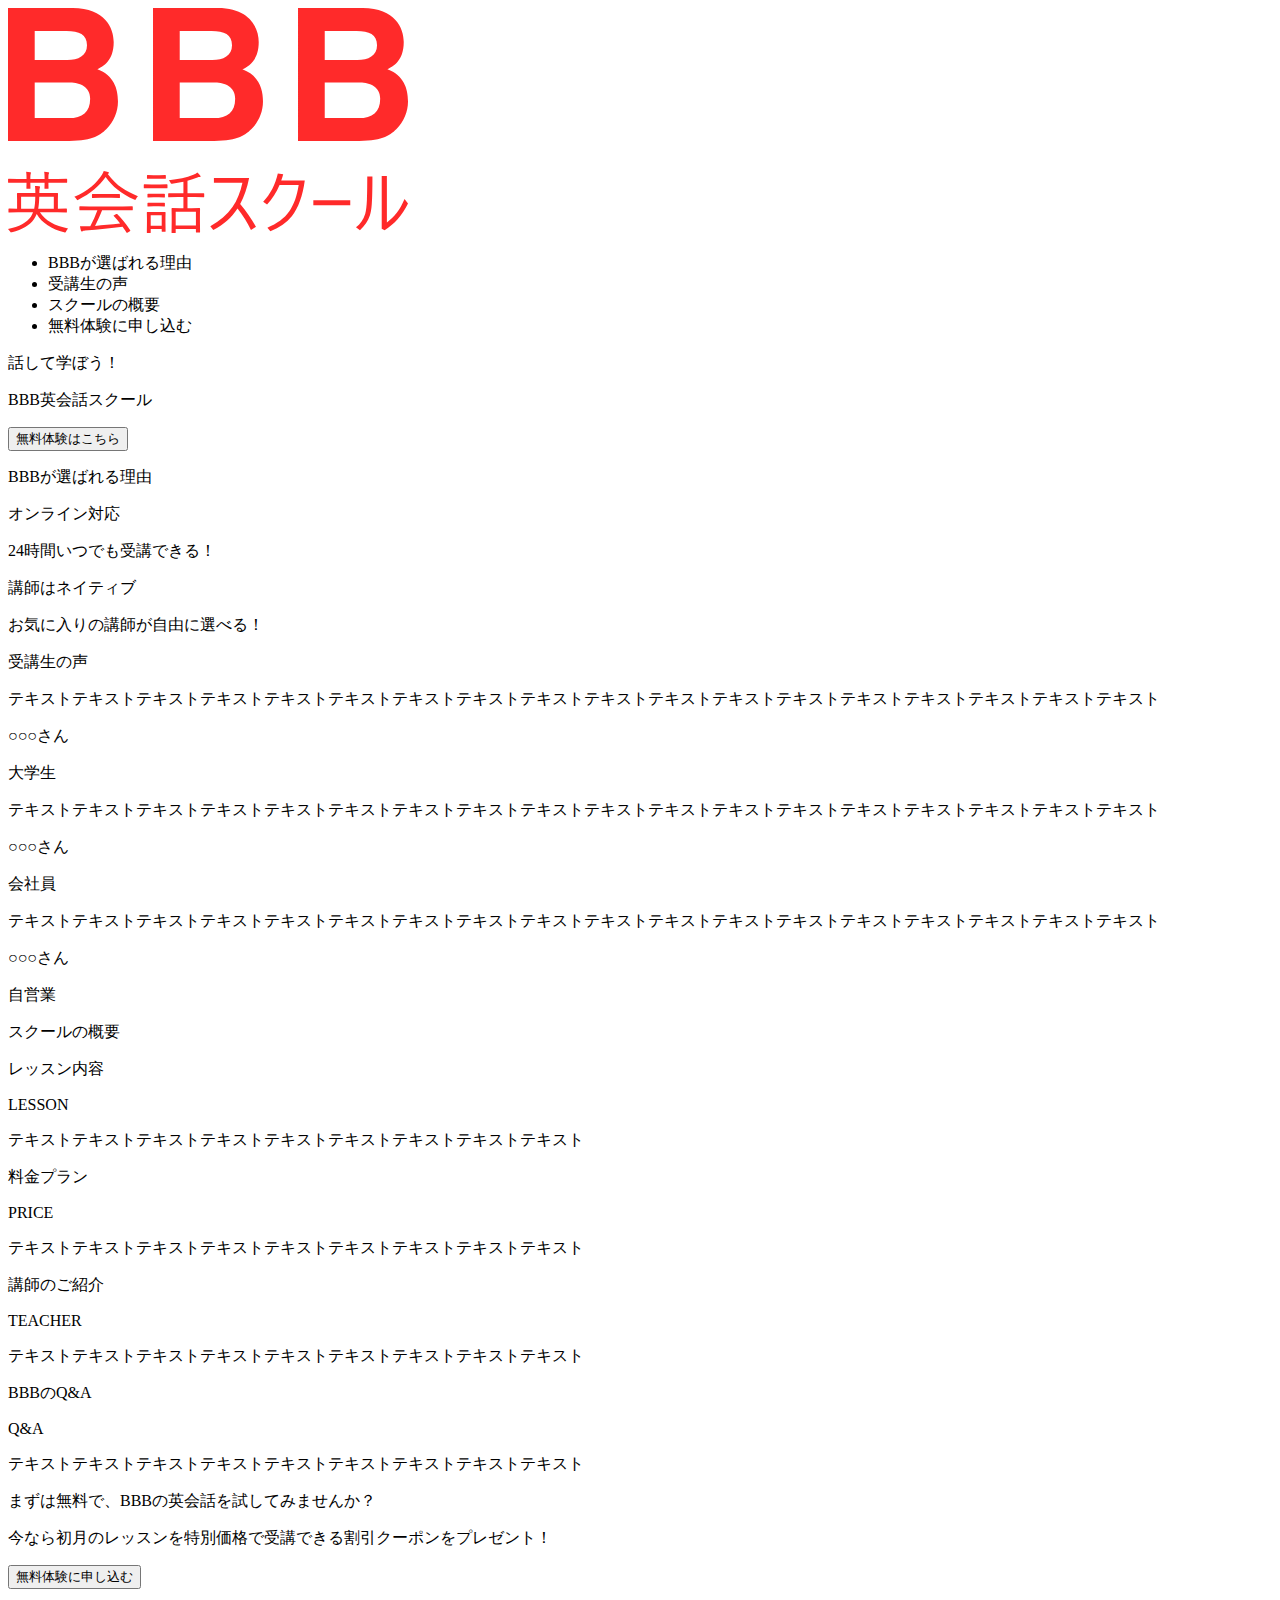
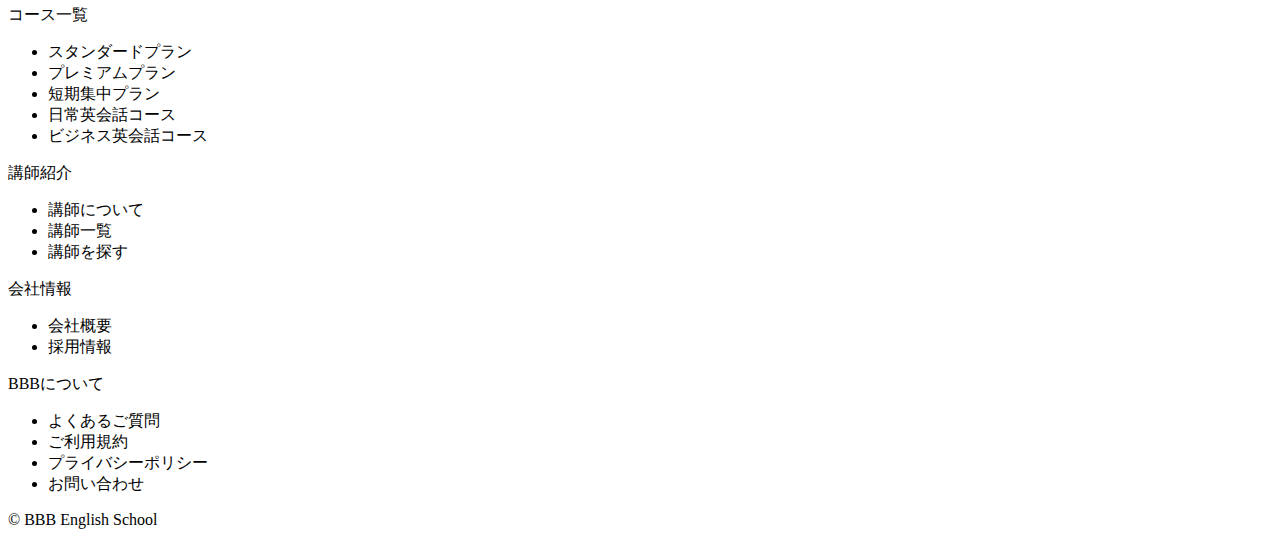
==== JavaScript/bbb-test/index.html @ b4853969 "LP課題テスト" ====
<!DOCTYPE html>
<html lang="en">
<head>
    <meta charset="UTF-8">
    <meta http-equiv="X-UA-Compatible" content="IE=edge">
    <meta name="viewport" content="width=device-width, initial-scale=1.0">
    <title>BBB英会話スクール</title>
    <link rel="stylesheet" href="style.css">
</head>
<body>
    <header>
        <img src="img/logo-r.svg" alt="">
        <nav>
            <ul>
                <li><a href="#"></a>BBBが選ばれる理由</li>
                <li><a href="#"></a>受講生の声</li>
                <li><a href="#"></a>スクールの概要</li>
                <li><a href="#"></a>無料体験に申し込む</li>
            </ul>
        </nav>
    </header>
    <main>
        <div>
            <p>話して学ぼう！</p>
            <p>BBB英会話スクール</p>
            <button>無料体験はこちら</button>
        </div>
        <div>
            <p>BBBが選ばれる理由</p>
            <div>
                <p>オンライン対応</p>
                <p>24時間いつでも受講できる！</p>
            </div>
            <div>
                <p>講師はネイティブ</p>
                <p>お気に入りの講師が自由に選べる！</p>
            </div>
        </div>
        <div>
            <p>受講生の声</p>
            <div>
                <p>テキストテキストテキストテキストテキストテキストテキストテキストテキストテキストテキストテキストテキストテキストテキストテキストテキストテキスト</p>
                <p>○○○さん</p>
                <p>大学生</p>
            </div>
            <div>
                <p>テキストテキストテキストテキストテキストテキストテキストテキストテキストテキストテキストテキストテキストテキストテキストテキストテキストテキスト</p>
                <p>○○○さん</p>
                <p>会社員</p>
            </div>
            <div>
                <p>テキストテキストテキストテキストテキストテキストテキストテキストテキストテキストテキストテキストテキストテキストテキストテキストテキストテキスト</p>
                <p>○○○さん</p>
                <p>自営業</p>
            </div>
        </div>
        <div>
            <p>スクールの概要</p>
            <div>
                <p>レッスン内容</p>
                <p>LESSON</p>
                <p>テキストテキストテキストテキストテキストテキストテキストテキストテキスト</p>
            </div>
            <div>
                <p>料金プラン</p>
                <p>PRICE</p>
                <p>テキストテキストテキストテキストテキストテキストテキストテキストテキスト</p>
            </div>
            <div>
                <p>講師のご紹介</p>
                <p>TEACHER</p>
                <p>テキストテキストテキストテキストテキストテキストテキストテキストテキスト</p>
            </div>
            <div>
                <p>BBBのQ&A</p>
                <p>Q&A</p>
                <p>テキストテキストテキストテキストテキストテキストテキストテキストテキスト</p>
            </div>
        </div>
        <div>
            <p>まずは無料で、BBBの英会話を試してみませんか？</p>
            <p>今なら初月のレッスンを特別価格で受講できる割引クーポンをプレゼント！</p>
            <button>無料体験に申し込む</button>
        </div>
    </main>
    <footer>
        <div>
            <p>コース一覧</p>
            <ul>
                <li>スタンダードプラン</li>
                <li>プレミアムプラン</li>
                <li>短期集中プラン</li>
                <li>日常英会話コース</li>
                <li>ビジネス英会話コース</li>
            </ul>
        </div>
        <div>
            <p>講師紹介</p>
            <ul>
                <li>講師について</li>
                <li>講師一覧</li>
                <li>講師を探す</li>
            </ul>
        </div>
        <div>
            <p>会社情報</p>
            <ul>
                <li>会社概要</li>
                <li>採用情報</li>
            </ul>
        </div>
        <div>
            <p>BBBについて</p>
            <ul>
                <li>よくあるご質問</li>
                <li>ご利用規約</li>
                <li>プライバシーポリシー</li>
                <li>お問い合わせ</li>
            </ul>
        </div>
        <div>
            <p>©︎ BBB English School</p>
        </div>
    </footer>
    <script src="main.js"></script>
</body>
</html>
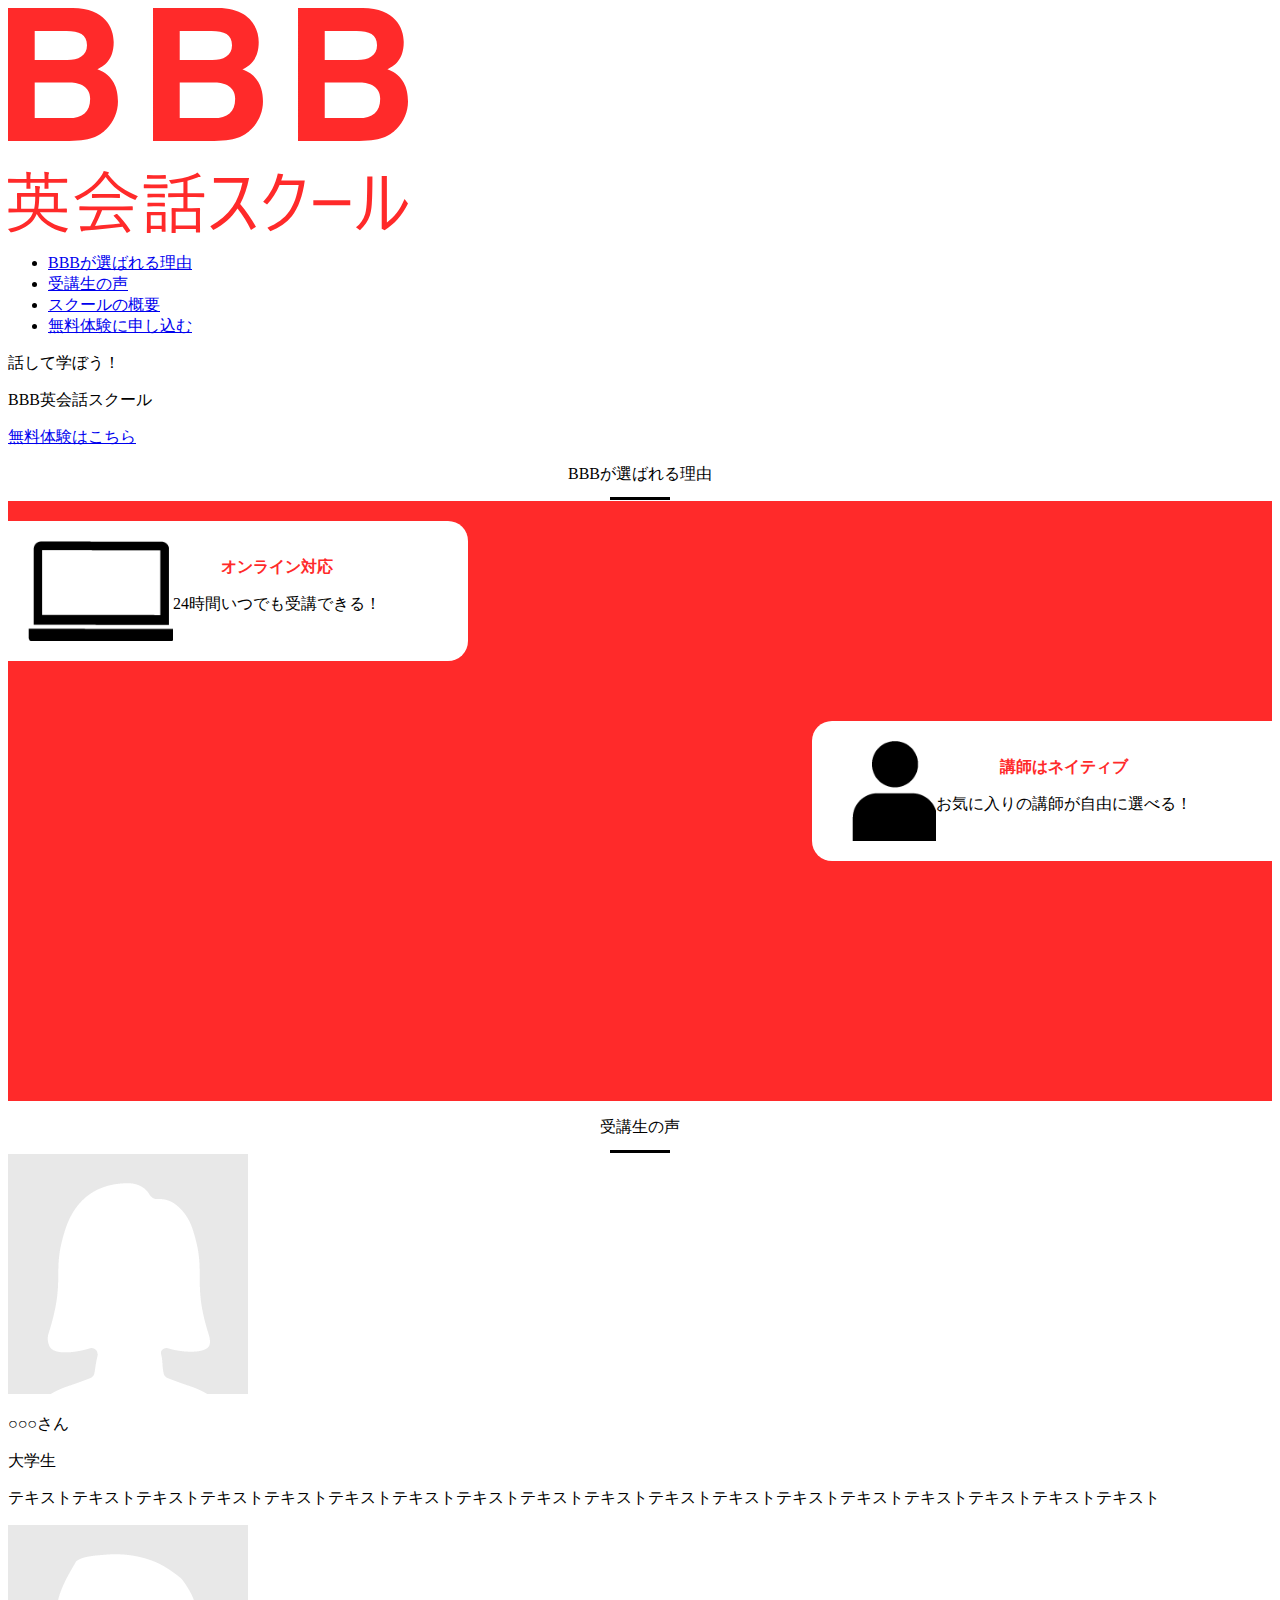
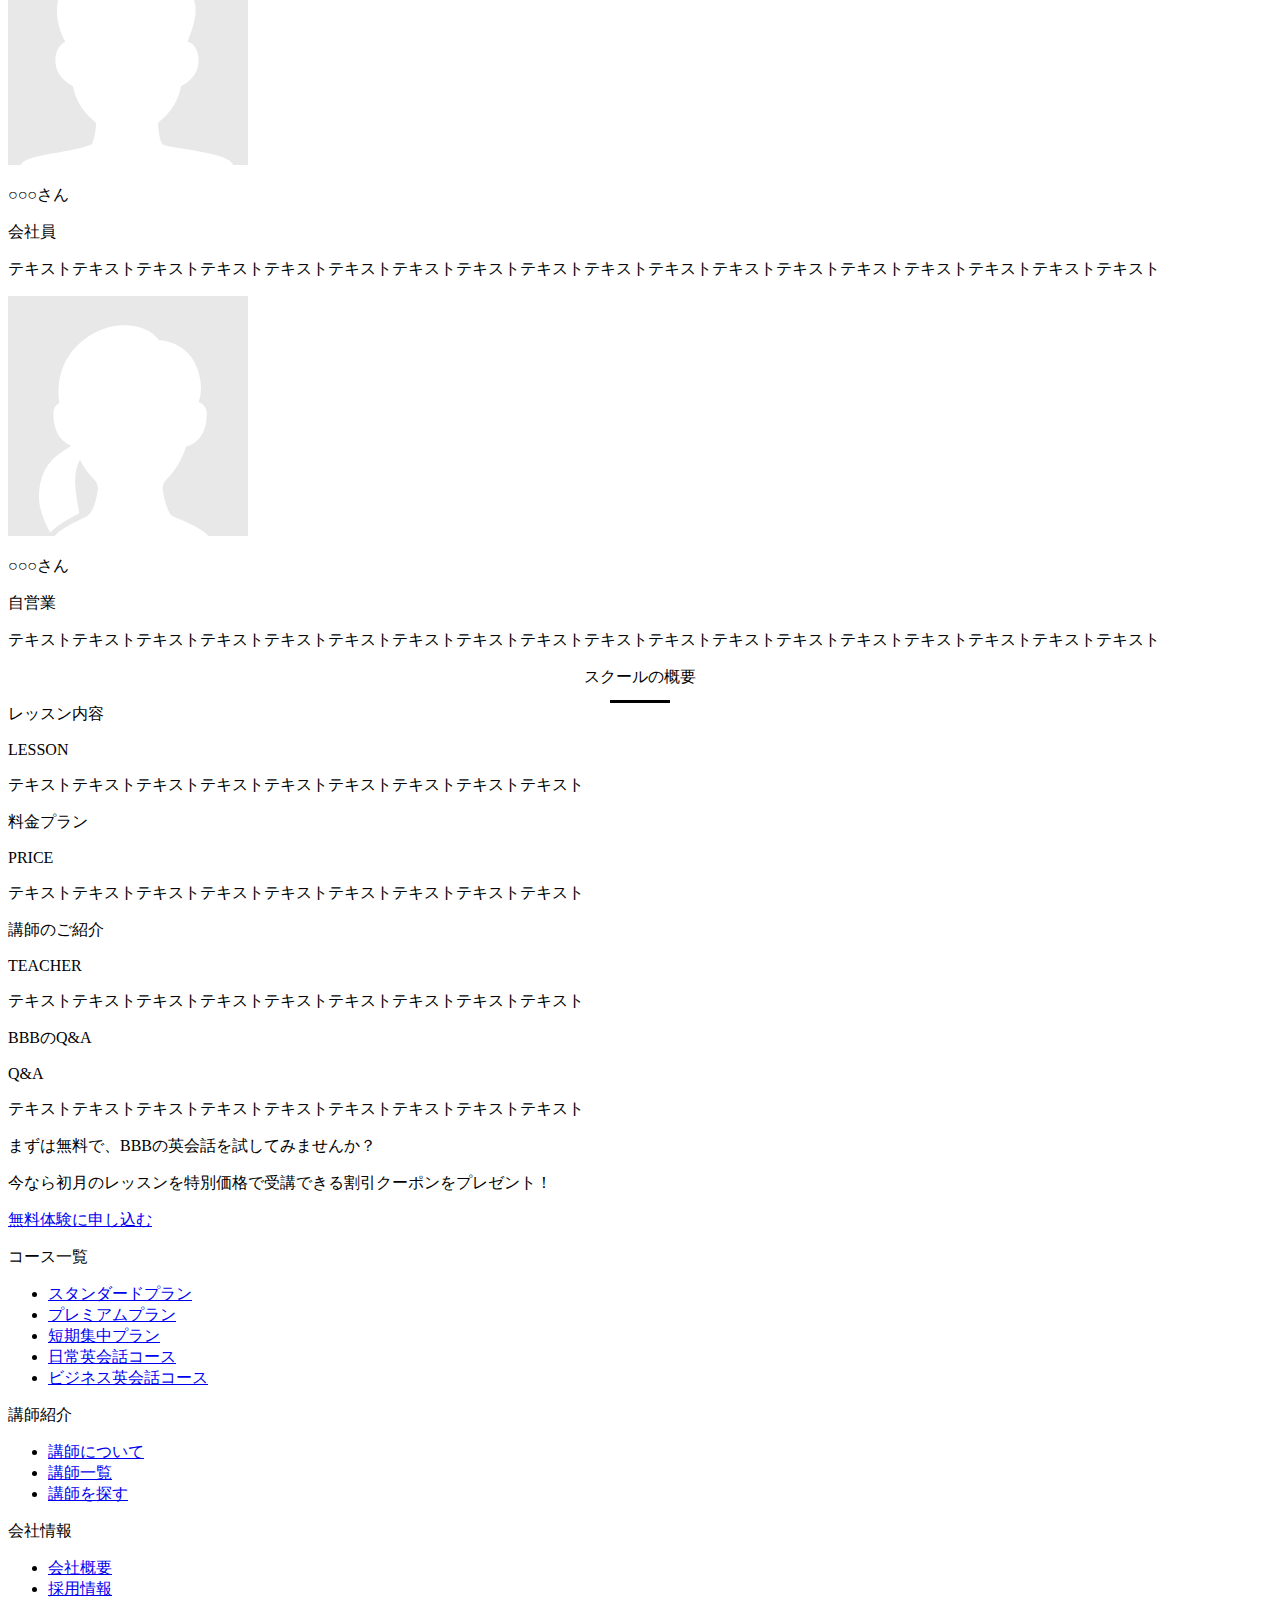
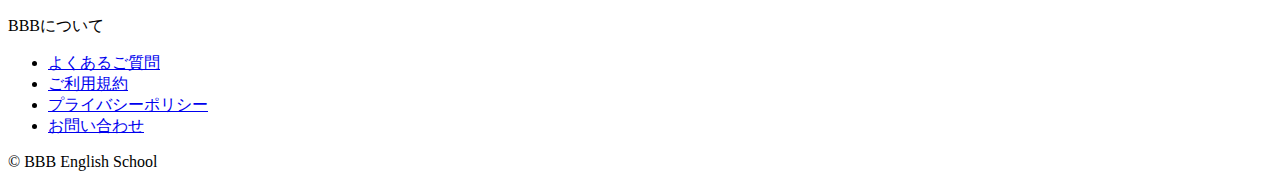
==== commit e00fa785: "LP課題テスト" ====
--- a/JavaScript/bbb-test/index.html
+++ b/JavaScript/bbb-test/index.html
@@ -9,13 +9,13 @@
 </head>
 <body>
     <header>
-        <img src="img/logo-r.svg" alt="">
+        <a href="#"><img src="img/logo-r.svg" alt=""></a>
         <nav>
             <ul>
-                <li><a href="#"></a>BBBが選ばれる理由</li>
-                <li><a href="#"></a>受講生の声</li>
-                <li><a href="#"></a>スクールの概要</li>
-                <li><a href="#"></a>無料体験に申し込む</li>
+                <li><a href="#choose-reason">BBBが選ばれる理由</a></li>
+                <li><a href="#student-opinion">受講生の声</a></li>
+                <li><a href="#school-overview">スクールの概要</a></li>
+                <li><a href="#">無料体験に申し込む</a></li>
             </ul>
         </nav>
     </header>
@@ -23,39 +23,54 @@
         <div>
             <p>話して学ぼう！</p>
             <p>BBB英会話スクール</p>
-            <button>無料体験はこちら</button>
+            <a href="#">無料体験はこちら</a>
         </div>
-        <div>
-            <p>BBBが選ばれる理由</p>
+        <div id="choose-reason">
+            <p class="topic">BBBが選ばれる理由</p>
+            <div id="reason-field">
+                <div class="reason-boxes">
+                    <div class="reason-box">
+                        <img src="img/icon-pc.png" alt="">
+                        <div>
+                            <p class="reason-element">オンライン対応</p>
+                            <p>24時間いつでも受講できる！</p>
+                        </div>
+                    </div>
+                </div>
+                <div class="reason-boxes">
+                    <div class="reason-box">
+                        <img src="img/icon-teacher.png" alt="">
+                        <div>
+                            <p class="reason-element">講師はネイティブ</p>
+                            <p>お気に入りの講師が自由に選べる！</p>
+                        </div>
+                    </div>
+                </div>
+            </div>
+        </div>
+        <div id="student-opinion">
+            <p class="topic">受講生の声</p>
             <div>
-                <p>オンライン対応</p>
-                <p>24時間いつでも受講できる！</p>
+                <img src="img/icon-student1.png" alt="" class="student-img">
+                <p>○○○さん</p>
+                <p>大学生</p>
+                <p>テキストテキストテキストテキストテキストテキストテキストテキストテキストテキストテキストテキストテキストテキストテキストテキストテキストテキスト</p>
             </div>
             <div>
-                <p>講師はネイティブ</p>
-                <p>お気に入りの講師が自由に選べる！</p>
+                <img src="img/icon-student2.png" alt="" class="student-img">
+                <p>○○○さん</p>
+                <p>会社員</p>
+                <p>テキストテキストテキストテキストテキストテキストテキストテキストテキストテキストテキストテキストテキストテキストテキストテキストテキストテキスト</p>
+            </div>
+            <div>
+                <img src="img/icon-student3.png" alt="" class="student-img">
+                <p>○○○さん</p>
+                <p>自営業</p>
+                <p>テキストテキストテキストテキストテキストテキストテキストテキストテキストテキストテキストテキストテキストテキストテキストテキストテキストテキスト</p>
             </div>
         </div>
-        <div>
-            <p>受講生の声</p>
-            <div>
-                <p>テキストテキストテキストテキストテキストテキストテキストテキストテキストテキストテキストテキストテキストテキストテキストテキストテキストテキスト</p>
-                <p>○○○さん</p>
-                <p>大学生</p>
-            </div>
-            <div>
-                <p>テキストテキストテキストテキストテキストテキストテキストテキストテキストテキストテキストテキストテキストテキストテキストテキストテキストテキスト</p>
-                <p>○○○さん</p>
-                <p>会社員</p>
-            </div>
-            <div>
-                <p>テキストテキストテキストテキストテキストテキストテキストテキストテキストテキストテキストテキストテキストテキストテキストテキストテキストテキスト</p>
-                <p>○○○さん</p>
-                <p>自営業</p>
-            </div>
-        </div>
-        <div>
-            <p>スクールの概要</p>
+        <div id="school-overview">
+            <p class="topic">スクールの概要</p>
             <div>
                 <p>レッスン内容</p>
                 <p>LESSON</p>
@@ -80,42 +95,42 @@
         <div>
             <p>まずは無料で、BBBの英会話を試してみませんか？</p>
             <p>今なら初月のレッスンを特別価格で受講できる割引クーポンをプレゼント！</p>
-            <button>無料体験に申し込む</button>
+            <a href="#choose-reason">無料体験に申し込む</a>
         </div>
     </main>
     <footer>
         <div>
             <p>コース一覧</p>
             <ul>
-                <li>スタンダードプラン</li>
-                <li>プレミアムプラン</li>
-                <li>短期集中プラン</li>
-                <li>日常英会話コース</li>
-                <li>ビジネス英会話コース</li>
+                <li><a href="#">スタンダードプラン</a></li>
+                <li><a href="#">プレミアムプラン</a></li>
+                <li><a href="#">短期集中プラン</a></li>
+                <li><a href="#">日常英会話コース</a></li>
+                <li><a href="#">ビジネス英会話コース</a></li>
             </ul>
         </div>
         <div>
             <p>講師紹介</p>
             <ul>
-                <li>講師について</li>
-                <li>講師一覧</li>
-                <li>講師を探す</li>
+                <li><a href="#">講師について</a></li>
+                <li><a href="#">講師一覧</a></li>
+                <li><a href="#">講師を探す</a></li>
             </ul>
         </div>
         <div>
             <p>会社情報</p>
             <ul>
-                <li>会社概要</li>
-                <li>採用情報</li>
+                <li><a href="#">会社概要</a></li>
+                <li><a href="#">採用情報</a></li>
             </ul>
         </div>
         <div>
             <p>BBBについて</p>
             <ul>
-                <li>よくあるご質問</li>
-                <li>ご利用規約</li>
-                <li>プライバシーポリシー</li>
-                <li>お問い合わせ</li>
+                <li><a href="#">よくあるご質問</a></li>
+                <li><a href="#">ご利用規約</a></li>
+                <li><a href="#">プライバシーポリシー</a></li>
+                <li><a href="#">お問い合わせ</a></li>
             </ul>
         </div>
         <div>
--- a/JavaScript/bbb-test/style.css
+++ b/JavaScript/bbb-test/style.css
@@ -0,0 +1,65 @@
+.topic {
+    text-align: center;
+    position: relative;
+}
+
+.topic:before {
+    content: '';
+    position: absolute;
+    left: 50%;
+    bottom: -15px;/*線の上下位置*/
+    display: inline-block;
+    width: 60px;/*線の長さ*/
+    height: 3px;/*線の太さ*/
+    -webkit-transform: translateX(-50%);
+    transform: translateX(-50%);/*位置調整*/
+    background-color: black;/*線の色*/
+}
+
+#reason-field {
+    background-color: #FF2A2A;
+    height: 600px;
+}
+
+.reason-element {
+    color: #FF2A2A;
+    font-weight: bold;
+}
+
+.reason-boxes {
+    display: flex;
+    /* width: 400px; */
+    /* height: 100px; */
+    /* margin: 20px 40px;
+    padding: 20px 40px;
+    border-radius: 20px;
+    background-color: white; */
+}
+
+.reason-boxes:nth-child(even) {
+    flex-direction: row-reverse;
+    margin: 20px -40px 20px 20px;
+}
+
+.reason-box {
+    background-color: white;
+    width: 400px;
+    height: 100px;
+    display: flex;
+    border-radius: 20px;
+    margin: 20px 20px 20px -20px;
+    padding: 20px 40px;
+}
+
+/* .reason-box img {
+    width: 70px;
+    height: 50px;
+} */
+
+.reason-box p {
+    text-align: center;
+}
+
+.student-img {
+    background-color: #E8E8E8;
+}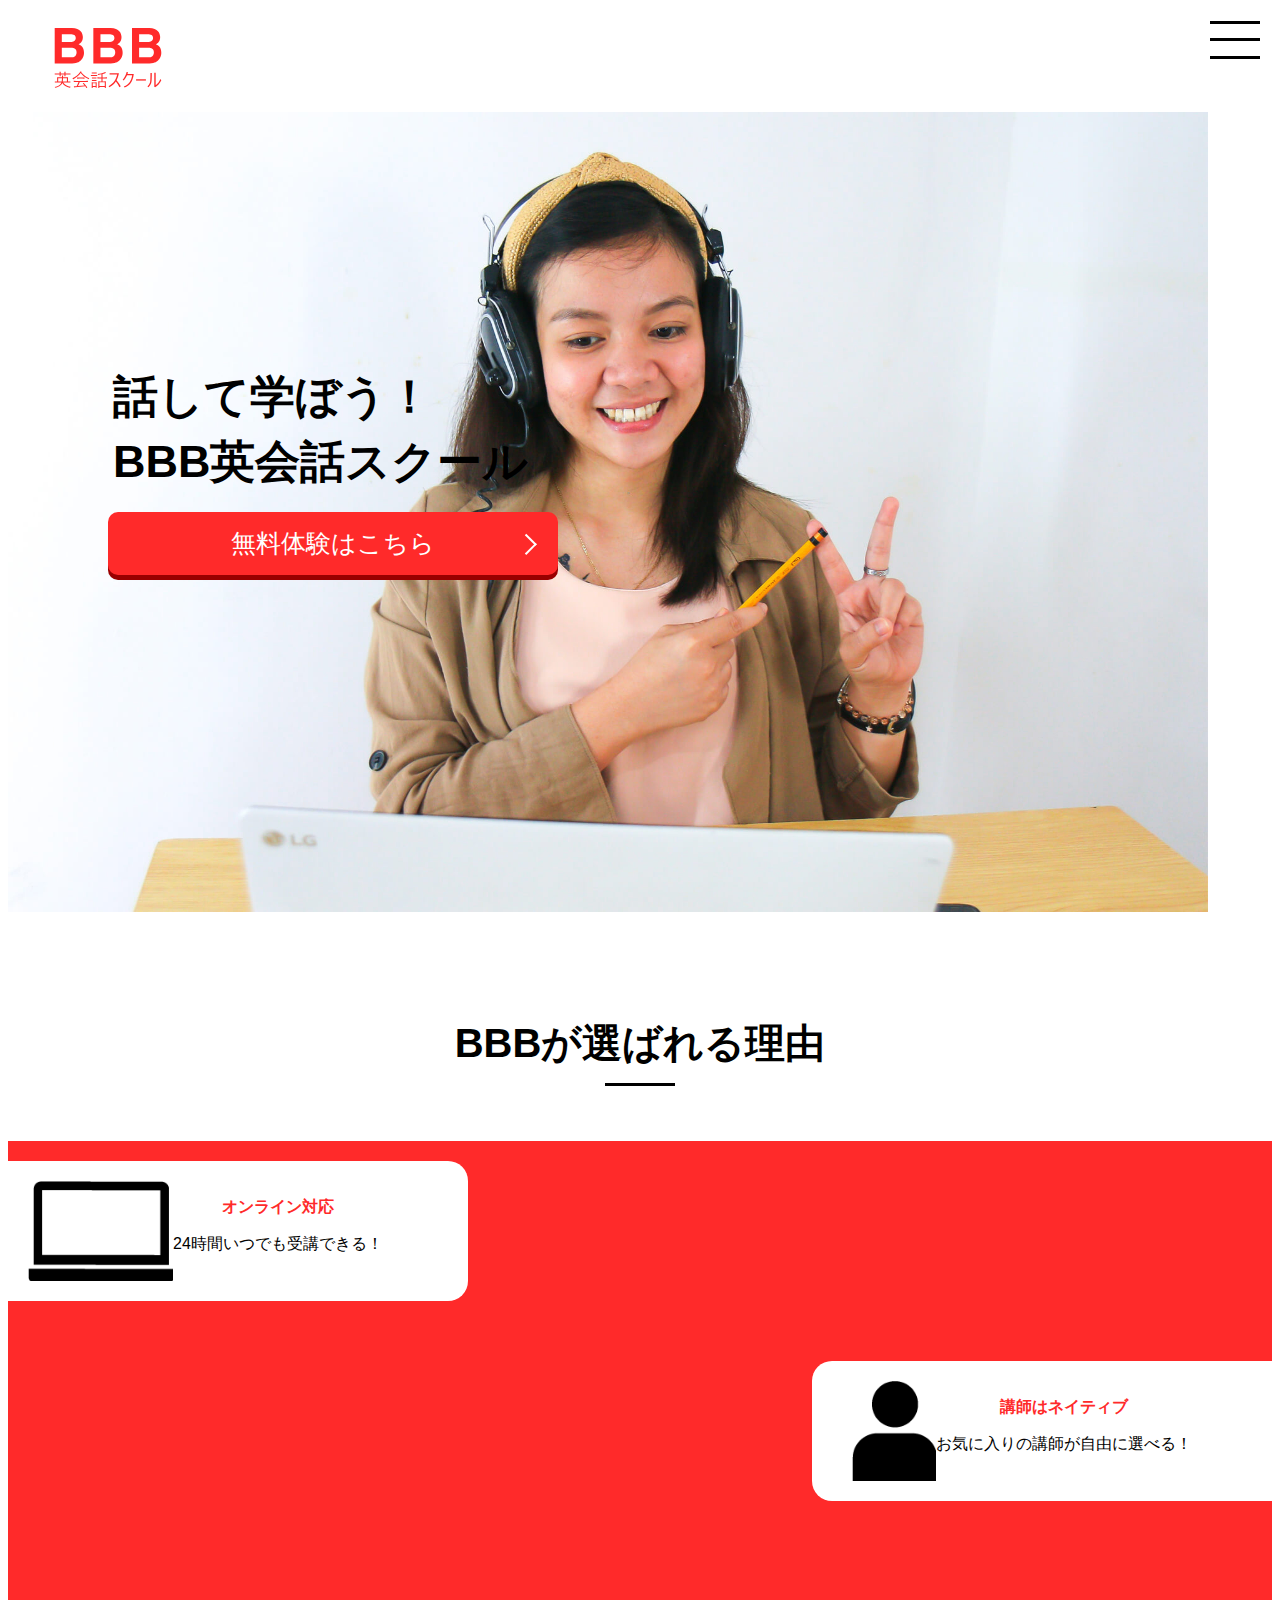
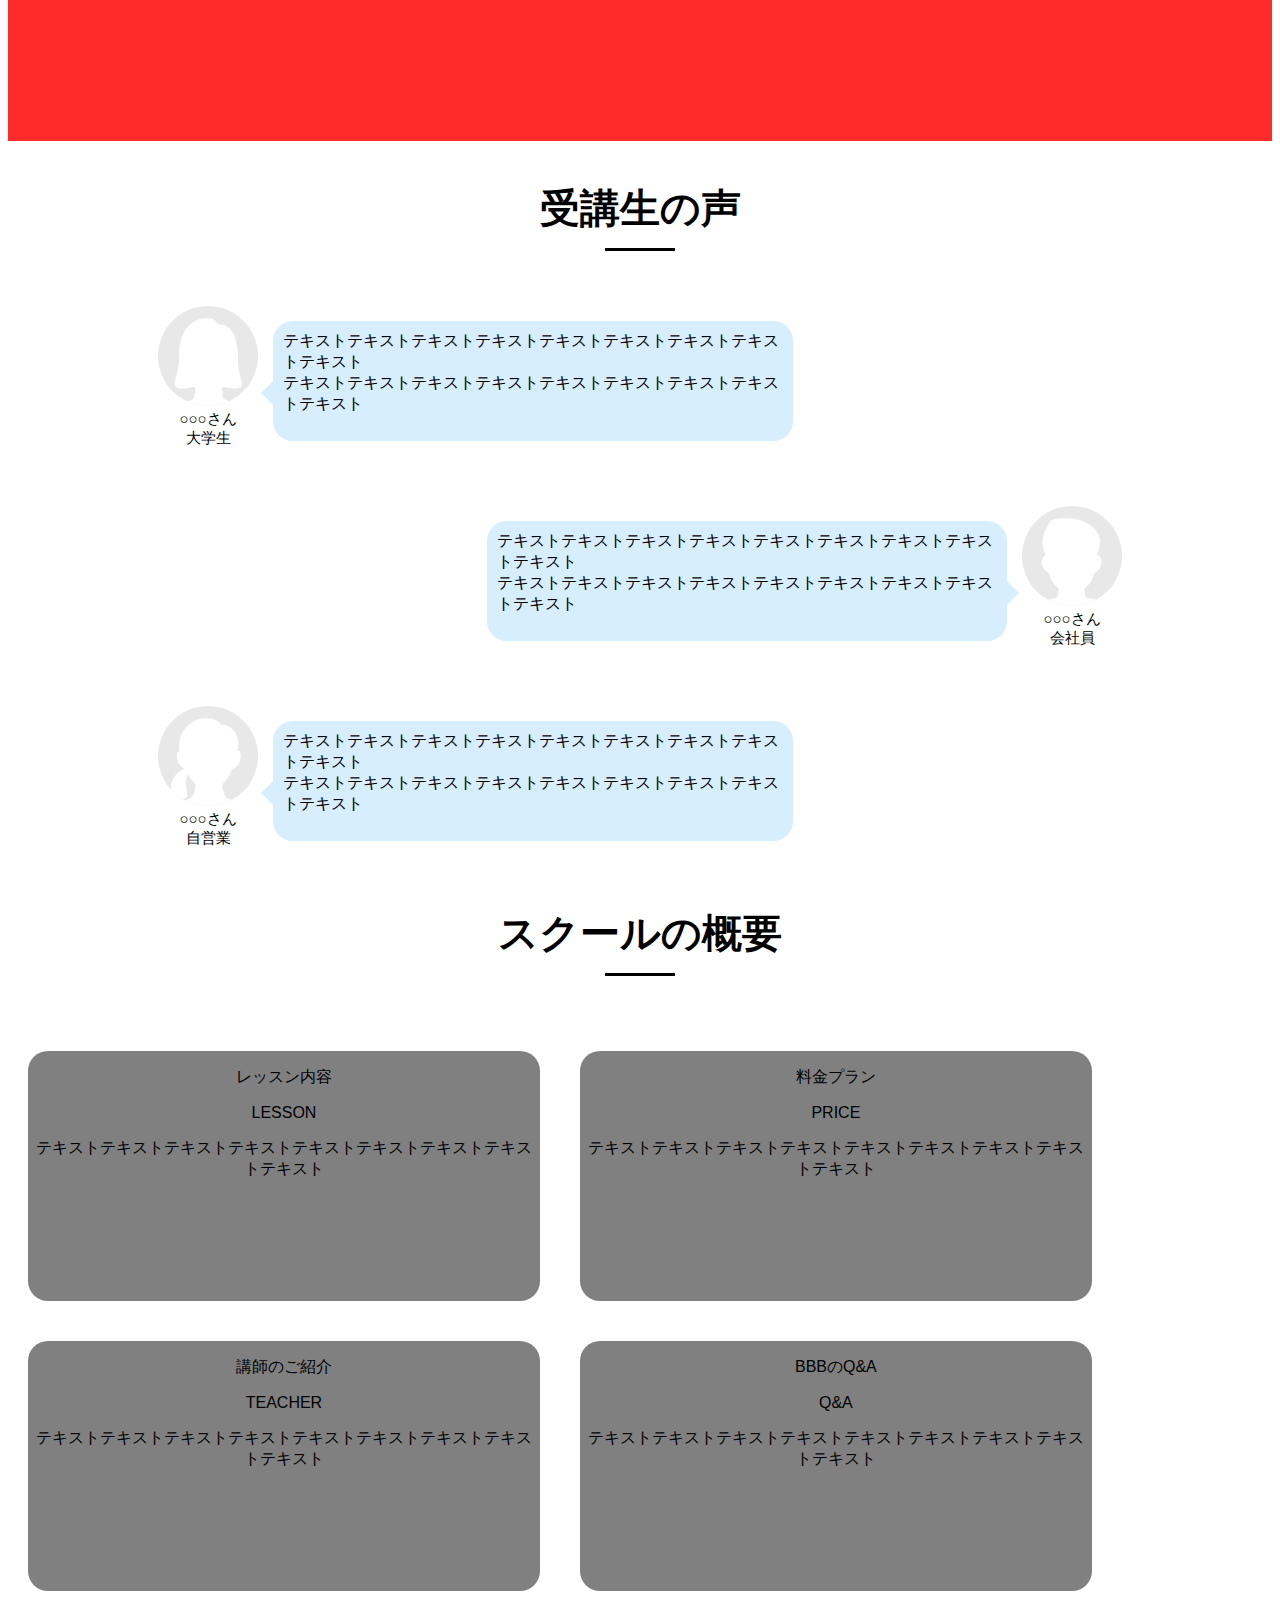
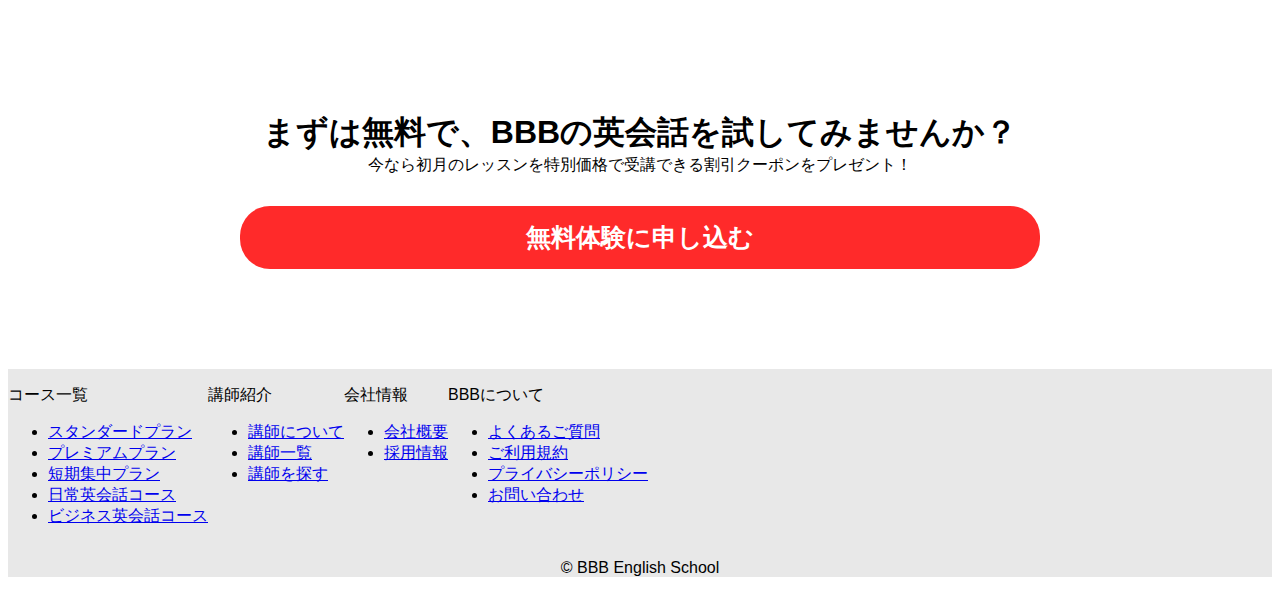
==== commit 290bd02a: "LP課題テスト" ====
--- a/JavaScript/bbb-test/index.html
+++ b/JavaScript/bbb-test/index.html
@@ -9,21 +9,32 @@
 </head>
 <body>
     <header>
-        <a href="#"><img src="img/logo-r.svg" alt=""></a>
-        <nav>
-            <ul>
-                <li><a href="#choose-reason">BBBが選ばれる理由</a></li>
-                <li><a href="#student-opinion">受講生の声</a></li>
-                <li><a href="#school-overview">スクールの概要</a></li>
-                <li><a href="#">無料体験に申し込む</a></li>
-            </ul>
-        </nav>
+        <a href="#"><img src="img/logo-r.svg" alt="" id="bbb-logo"></a>
+        <div id="nav-wrapper" class="nav-wrapper">
+            <div class="hamburger" id="js-hamburger">
+              <span class="hamburger__line hamburger__line--1"></span>
+              <span class="hamburger__line hamburger__line--2"></span>
+              <span class="hamburger__line hamburger__line--3"></span>
+            </div>
+            <nav class="sp-nav">
+                <ul>
+                    <li><a href="#choose-reason">BBBが選ばれる理由</a></li>
+                    <li><a href="#student-opinion">受講生の声</a></li>
+                    <li><a href="#school-overview">スクールの概要</a></li>
+                    <li><a href="#">無料体験に申し込む</a></li>
+                </ul>
+            </nav>
+            <div class="black-bg" id="js-black-bg"></div>
+        </div>
     </header>
     <main>
-        <div>
-            <p>話して学ぼう！</p>
-            <p>BBB英会話スクール</p>
-            <a href="#">無料体験はこちら</a>
+        <div class="top-box">
+            <img src="img/mainvisual3.jpeg" alt="" class="top-image">
+            <div class="top-elements">
+                <p>話して学ぼう！</p>
+                <p>BBB英会話スクール</p>
+                <a href="#" class="apply-button">無料体験はこちら</a>
+            </div>
         </div>
         <div id="choose-reason">
             <p class="topic">BBBが選ばれる理由</p>
@@ -50,90 +61,103 @@
         </div>
         <div id="student-opinion">
             <p class="topic">受講生の声</p>
-            <div>
-                <img src="img/icon-student1.png" alt="" class="student-img">
-                <p>○○○さん</p>
-                <p>大学生</p>
-                <p>テキストテキストテキストテキストテキストテキストテキストテキストテキストテキストテキストテキストテキストテキストテキストテキストテキストテキスト</p>
+            <div class="opinion-boxes">
+                <div class="opinion-box">
+                    <img src="img/icon-student1.png" alt="" class="student-img">
+                    <p>○○○さん</p>
+                    <p>大学生</p>
+                </div>
+                <p class="opinion-element-odd">テキストテキストテキストテキストテキストテキストテキストテキストテキスト<br>
+                    テキストテキストテキストテキストテキストテキストテキストテキストテキスト</p>
             </div>
-            <div>
-                <img src="img/icon-student2.png" alt="" class="student-img">
-                <p>○○○さん</p>
-                <p>会社員</p>
-                <p>テキストテキストテキストテキストテキストテキストテキストテキストテキストテキストテキストテキストテキストテキストテキストテキストテキストテキスト</p>
+            <div class="opinion-boxes">
+                <div class="opinion-box">
+                    <img src="img/icon-student2.png" alt="" class="student-img">
+                    <p>○○○さん</p>
+                    <p>会社員</p>
+                </div>
+                <p class="opinion-element-even">テキストテキストテキストテキストテキストテキストテキストテキストテキスト<br>
+                    テキストテキストテキストテキストテキストテキストテキストテキストテキスト</p>
             </div>
-            <div>
-                <img src="img/icon-student3.png" alt="" class="student-img">
-                <p>○○○さん</p>
-                <p>自営業</p>
-                <p>テキストテキストテキストテキストテキストテキストテキストテキストテキストテキストテキストテキストテキストテキストテキストテキストテキストテキスト</p>
+            <div class="opinion-boxes">
+                <div class="opinion-box">
+                    <img src="img/icon-student3.png" alt="" class="student-img">
+                    <p>○○○さん</p>
+                    <p>自営業</p>
+                </div>
+                <p class="opinion-element-odd">テキストテキストテキストテキストテキストテキストテキストテキストテキスト<br>
+                    テキストテキストテキストテキストテキストテキストテキストテキストテキスト</p>
             </div>
         </div>
         <div id="school-overview">
             <p class="topic">スクールの概要</p>
+            <div class="overview-boxes">
+                <div class="overview-box">
+                    <p>レッスン内容</p>
+                    <p>LESSON</p>
+                    <p>テキストテキストテキストテキストテキストテキストテキストテキストテキスト</p>
+                </div>
+                <div class="overview-box">
+                    <p>料金プラン</p>
+                    <p>PRICE</p>
+                    <p>テキストテキストテキストテキストテキストテキストテキストテキストテキスト</p>
+                </div>
+                <div class="overview-box">
+                    <p>講師のご紹介</p>
+                    <p>TEACHER</p>
+                    <p>テキストテキストテキストテキストテキストテキストテキストテキストテキスト</p>
+                </div>
+                <div class="overview-box">
+                    <p>BBBのQ&A</p>
+                    <p>Q&A</p>
+                    <p>テキストテキストテキストテキストテキストテキストテキストテキストテキスト</p>
+                </div>
+            </div>
+        </div>
+        <div class="try-lesson">
+            <h1>まずは無料で、BBBの英会話を試してみませんか？</h1>
+            <p>今なら初月のレッスンを特別価格で受講できる割引クーポンをプレゼント！</p>
+            <a href="#choose-reason" class="try-lesson-button">無料体験に申し込む</a>
+        </div>
+    </main>
+    <footer id="footer">
+        <div class="footer-elements">
             <div>
-                <p>レッスン内容</p>
-                <p>LESSON</p>
-                <p>テキストテキストテキストテキストテキストテキストテキストテキストテキスト</p>
+                <p>コース一覧</p>
+                <ul>
+                    <li><a href="#">スタンダードプラン</a></li>
+                    <li><a href="#">プレミアムプラン</a></li>
+                    <li><a href="#">短期集中プラン</a></li>
+                    <li><a href="#">日常英会話コース</a></li>
+                    <li><a href="#">ビジネス英会話コース</a></li>
+                </ul>
             </div>
             <div>
-                <p>料金プラン</p>
-                <p>PRICE</p>
-                <p>テキストテキストテキストテキストテキストテキストテキストテキストテキスト</p>
+                <p>講師紹介</p>
+                <ul>
+                    <li><a href="#">講師について</a></li>
+                    <li><a href="#">講師一覧</a></li>
+                    <li><a href="#">講師を探す</a></li>
+                </ul>
             </div>
             <div>
-                <p>講師のご紹介</p>
-                <p>TEACHER</p>
-                <p>テキストテキストテキストテキストテキストテキストテキストテキストテキスト</p>
+                <p>会社情報</p>
+                <ul>
+                    <li><a href="#">会社概要</a></li>
+                    <li><a href="#">採用情報</a></li>
+                </ul>
             </div>
             <div>
-                <p>BBBのQ&A</p>
-                <p>Q&A</p>
-                <p>テキストテキストテキストテキストテキストテキストテキストテキストテキスト</p>
+                <p>BBBについて</p>
+                <ul>
+                    <li><a href="#">よくあるご質問</a></li>
+                    <li><a href="#">ご利用規約</a></li>
+                    <li><a href="#">プライバシーポリシー</a></li>
+                    <li><a href="#">お問い合わせ</a></li>
+                </ul>
             </div>
         </div>
-        <div>
-            <p>まずは無料で、BBBの英会話を試してみませんか？</p>
-            <p>今なら初月のレッスンを特別価格で受講できる割引クーポンをプレゼント！</p>
-            <a href="#choose-reason">無料体験に申し込む</a>
-        </div>
-    </main>
-    <footer>
-        <div>
-            <p>コース一覧</p>
-            <ul>
-                <li><a href="#">スタンダードプラン</a></li>
-                <li><a href="#">プレミアムプラン</a></li>
-                <li><a href="#">短期集中プラン</a></li>
-                <li><a href="#">日常英会話コース</a></li>
-                <li><a href="#">ビジネス英会話コース</a></li>
-            </ul>
-        </div>
-        <div>
-            <p>講師紹介</p>
-            <ul>
-                <li><a href="#">講師について</a></li>
-                <li><a href="#">講師一覧</a></li>
-                <li><a href="#">講師を探す</a></li>
-            </ul>
-        </div>
-        <div>
-            <p>会社情報</p>
-            <ul>
-                <li><a href="#">会社概要</a></li>
-                <li><a href="#">採用情報</a></li>
-            </ul>
-        </div>
-        <div>
-            <p>BBBについて</p>
-            <ul>
-                <li><a href="#">よくあるご質問</a></li>
-                <li><a href="#">ご利用規約</a></li>
-                <li><a href="#">プライバシーポリシー</a></li>
-                <li><a href="#">お問い合わせ</a></li>
-            </ul>
-        </div>
-        <div>
+        <div id="copyright">
             <p>©︎ BBB English School</p>
         </div>
     </footer>
--- a/JavaScript/bbb-test/style.css
+++ b/JavaScript/bbb-test/style.css
@@ -1,46 +1,198 @@
+/* 全体のフォント */
+body {
+    font-family: sans-serif;
+}
+/* 左上のアイコン */
+#bbb-logo {
+    width: 160px;
+    height: 60px;
+    margin: 20px;
+}
+/* トップ画像 */
+.top-image {
+    width: 1200px;
+    height: 800px;
+    margin-right: 0px;
+}
+
+.top-box {
+    position: relative;
+}
+
+.top-elements {
+    position: absolute;
+    top: 250px;
+    left: 100px;
+}
+
+.top-elements p {
+    font-size: 45px;
+    font-weight: bold;
+    margin: 5px;
+}
+
+/* 無料体験はこちらボタン */
+.apply-button {
+    display: block;
+    width: 450px;
+    padding: 15px 0;
+    margin-top: 20px;
+    background-color: #FF2A2A;
+    color: white;
+    text-decoration: none;
+    text-align: center;
+    font-size: 25px;
+    border-radius: 10px;
+    position: relative;
+    box-shadow: 0 5px #990000;
+}
+/* 無料体験はこちらの右端の逆くの字　！！要理解！！ */
+.apply-button::after {
+    position: absolute;
+    top: 50%;
+    right: 1em;
+    width: 0.5em;
+    height: 0.5em;
+    transform: translateY(-50%) rotate(45deg);
+    border-right: 2px solid currentColor;
+    border-top: 2px solid currentColor;
+    content: "";
+}
+
+/* ハンバーガーメニュー修正必要 */
+.hamburger {
+    position: absolute;
+    right: 20px;
+    top: 20px;
+    width: 50px;
+    height: 40px;
+    cursor: pointer;
+    z-index: 300;
+  }
+  
+  .hamburger__line {
+    position: absolute;
+    width: 50px;
+    height: 3px;
+    right: 0;
+    background-color: #000;
+    transition: all 0.5s;
+  }
+  
+  .hamburger__line--1 {
+    top: 1px;
+  }
+  
+  .hamburger__line--2 {
+    top: 18px;
+  }
+  
+  .hamburger__line--3 {
+    top: 36px;
+  }
+  
+  /*ハンバーガーがクリックされたら*/
+  .open .hamburger__line--1 {
+    transform: rotate(-45deg);
+    top: 11px;
+  }
+  
+  .open .hamburger__line--2 {
+    opacity: 0;
+  }
+  
+  .open .hamburger__line--3 {
+    transform: rotate(45deg);
+    top: 11px;
+  }
+  
+  /* 
+  sp-nav(ナビ)
+  =================================== */
+  .sp-nav {
+    position: fixed;
+    right: -100%; /*ハンバーガーがクリックされる前はWindow右側に隠す*/
+    top: 0;
+    width: 70%; /* 出てくるスライドメニューの幅 */
+    height: 100vh;
+    background-color: #fff;
+    transition: all 0.5s;
+    z-index: 200;
+    overflow-y: auto; /* メニューが多くなったらスクロールできるように */
+  }
+  
+  /*ハンバーガーがクリックされたら右からスライド*/
+  .open .sp-nav {
+    right: 0;
+  }
+  
+  
+  /* 
+  black-bg(ハンバーガーメニュー解除用bg)
+  =================================== */
+  .black-bg {
+    position: fixed;
+    left: 0;
+    top: 0;
+    width: 100vw;
+    height: 100vh;
+    z-index: 5;
+    background-color: #000;
+    opacity: 0;
+    visibility: hidden;
+    transition: all 0.5s;
+    cursor: pointer;
+    z-index: 100;
+  }
+  
+  /*ハンバーガーメニューが開いたら表示*/
+  .open .black-bg {
+    opacity: 0.3;
+    visibility: visible;
+  }
+
+/* ここまでハンバーガーメニュー */
+
+#choose-reason {
+    margin-top: 100px;
+}
+/* ハンバーガーメニューで選ぶ各項目タイトル */
 .topic {
     text-align: center;
     position: relative;
-}
-
+    font-size: 40px;
+    font-weight: bold;
+    margin-bottom: 70px;
+}
+/* タイトルの下線 */
 .topic:before {
     content: '';
     position: absolute;
     left: 50%;
     bottom: -15px;/*線の上下位置*/
     display: inline-block;
-    width: 60px;/*線の長さ*/
+    width: 70px;/*線の長さ*/
     height: 3px;/*線の太さ*/
     -webkit-transform: translateX(-50%);
     transform: translateX(-50%);/*位置調整*/
     background-color: black;/*線の色*/
 }
-
+/* BBBが選ばれる理由 */
+/* BBBが選ばれる理由の赤枠 */
 #reason-field {
     background-color: #FF2A2A;
     height: 600px;
 }
-
-.reason-element {
-    color: #FF2A2A;
-    font-weight: bold;
-}
-
+/* 上と混ぜてもいいかも */
 .reason-boxes {
     display: flex;
-    /* width: 400px; */
-    /* height: 100px; */
-    /* margin: 20px 40px;
-    padding: 20px 40px;
-    border-radius: 20px;
-    background-color: white; */
 }
 
 .reason-boxes:nth-child(even) {
     flex-direction: row-reverse;
     margin: 20px -40px 20px 20px;
 }
-
+/* 理由（２つ）全体構成 */
 .reason-box {
     background-color: white;
     width: 400px;
@@ -50,16 +202,134 @@
     margin: 20px 20px 20px -20px;
     padding: 20px 40px;
 }
-
+/* 理由の項目 */
+.reason-element {
+    color: #FF2A2A;
+    font-weight: bold;
+}
+/* 理由の画像 */
 /* .reason-box img {
-    width: 70px;
-    height: 50px;
+    width: 20%;
+    height: 50%;
 } */
 
 .reason-box p {
     text-align: center;
 }
-
+/* 受講生の声 */
+/* 受講生の画像 */
 .student-img {
     background-color: #E8E8E8;
+    width: 100px;
+    height: 100px;
+    border-radius: 50%;
+}
+/* 受講生ごとのボックス */
+.opinion-boxes {
+    display: flex;
+    margin: 50px 150px;
+}
+
+.opinion-box {
+    text-align: center;
+}
+.opinion-box p {
+    font-size: 15px;
+    margin: 0;
+}
+
+/* なぜoddじゃないとできない？ */
+.opinion-boxes:nth-child(odd) {
+    flex-direction: row-reverse;
+}
+/* テキスト欄 */
+.opinion-element-odd {
+    position: relative;
+    background-color: #D7EEFF;
+    padding: 10px;
+    margin: 15px;
+    border-radius: 20px;
+    width: 500px;
+    height: 100px;
+}
+.opinion-element-even {
+    position: relative;
+    background-color: #D7EEFF;
+    padding: 10px;
+    margin: 15px;
+    border-radius: 20px;
+    width: 500px;
+    height: 100px;
+}
+/* 吹き出しの三角 */
+.opinion-element-odd:before {
+    content: "";
+    position: absolute;
+    border: 12px solid transparent;
+    border-right: 12px solid #D7EEFF;
+    top: 60px;
+    left: -24px;
+}
+.opinion-element-even:before {
+    content: "";
+    position: absolute;
+    border: 12px solid transparent;
+    border-left: 12px solid #D7EEFF;
+    top:60px;
+    right: -24px;
+}
+
+/* スクールの概要 */
+
+.overview-boxes {
+    display: flex;
+    flex-wrap: wrap;
+    width: 90%;
+}
+
+.overview-box {
+    width: 45%;
+    height: 250px;
+    text-align: center;
+    background-color: gray;
+    margin: 20px;
+    border-radius: 20px;
+}
+
+.try-lesson {
+    text-align: center;
+    margin-top: 100px;
+}
+
+.try-lesson h1 {
+    margin: 0;
+}
+.try-lesson p {
+    margin: 0;
+}
+/* 無料体験に申し込むボタン */
+.try-lesson-button {
+    display: block;
+    width: 800px;
+    padding: 15px 0;
+    margin: 30px auto 100px auto;
+    background-color: #FF2A2A;
+    color: white;
+    text-decoration: none;
+    /* text-align: center; */
+    font-size: 25px;
+    border-radius: 30px;
+    font-weight: bold;
+}
+
+#footer {
+    background-color: #E8E8E8;
+}
+
+.footer-elements {
+    display: flex;
+}
+
+#copyright {
+    text-align: center;
 }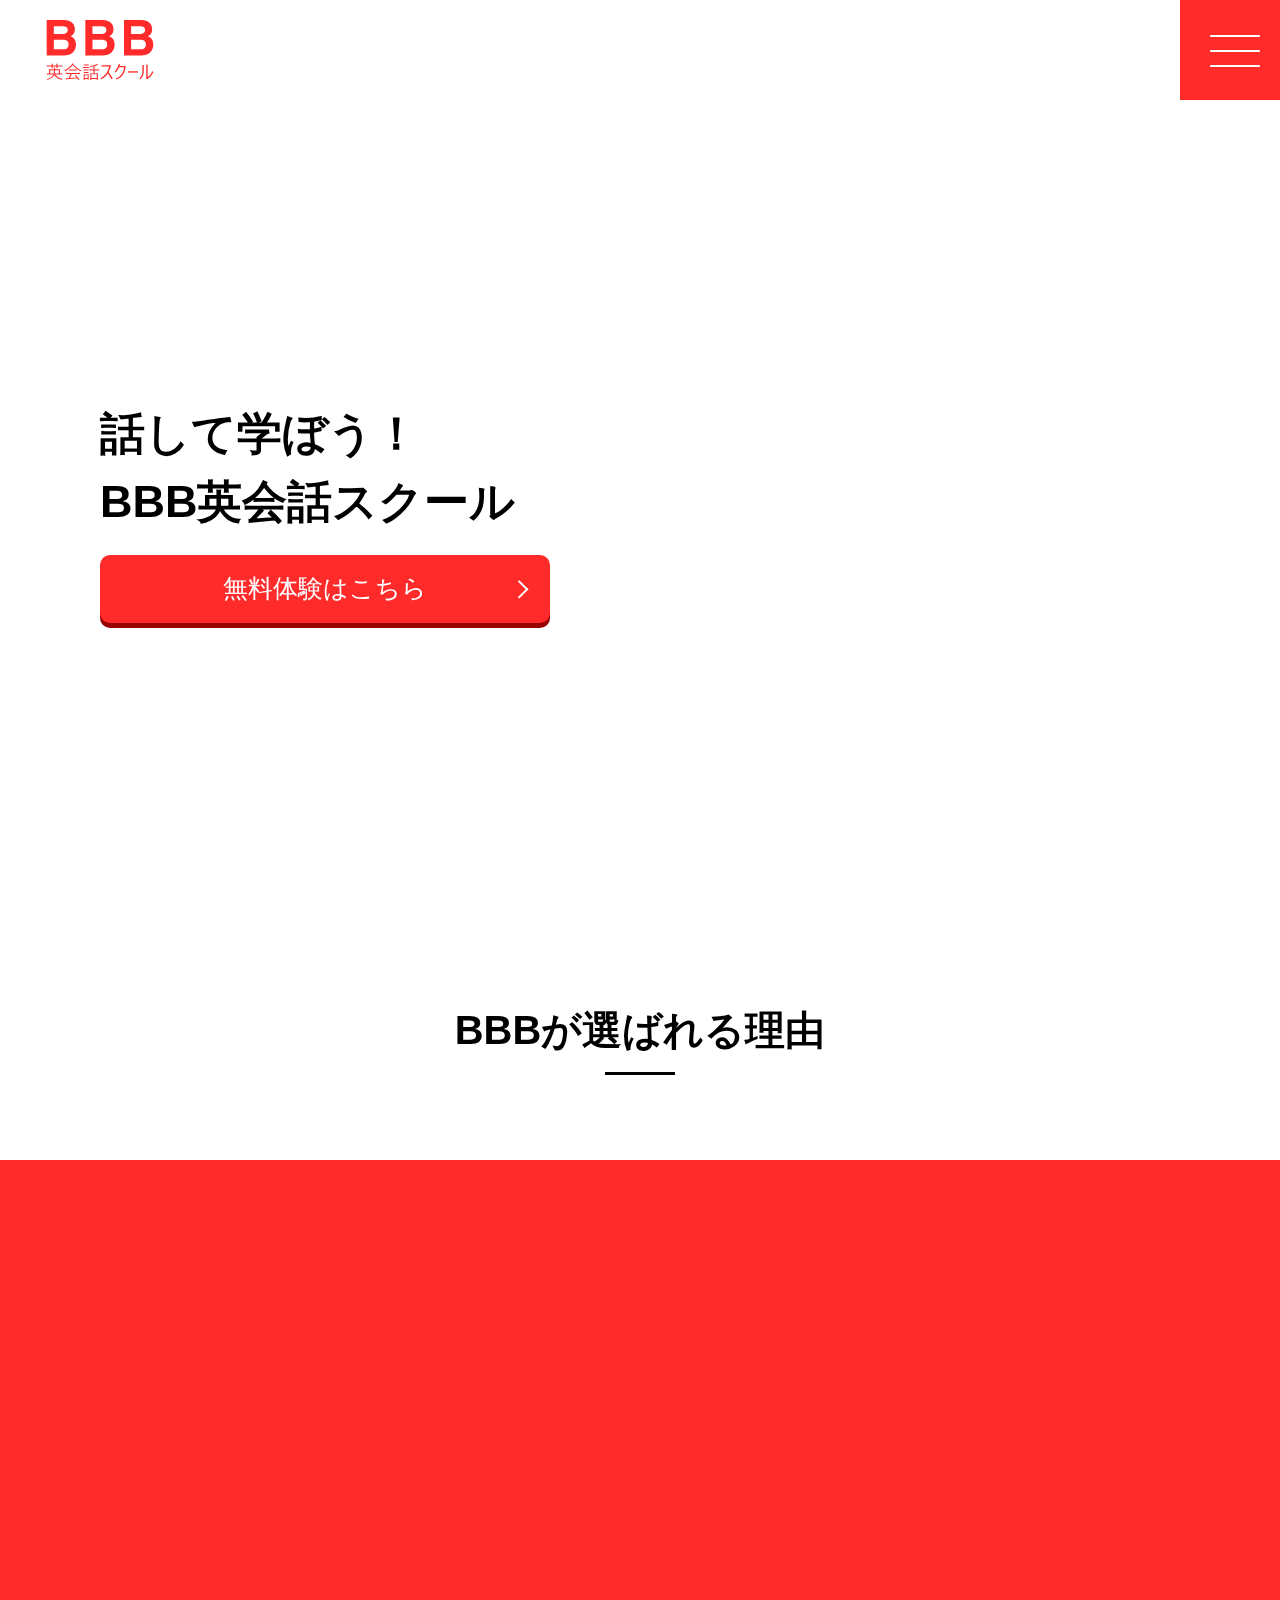
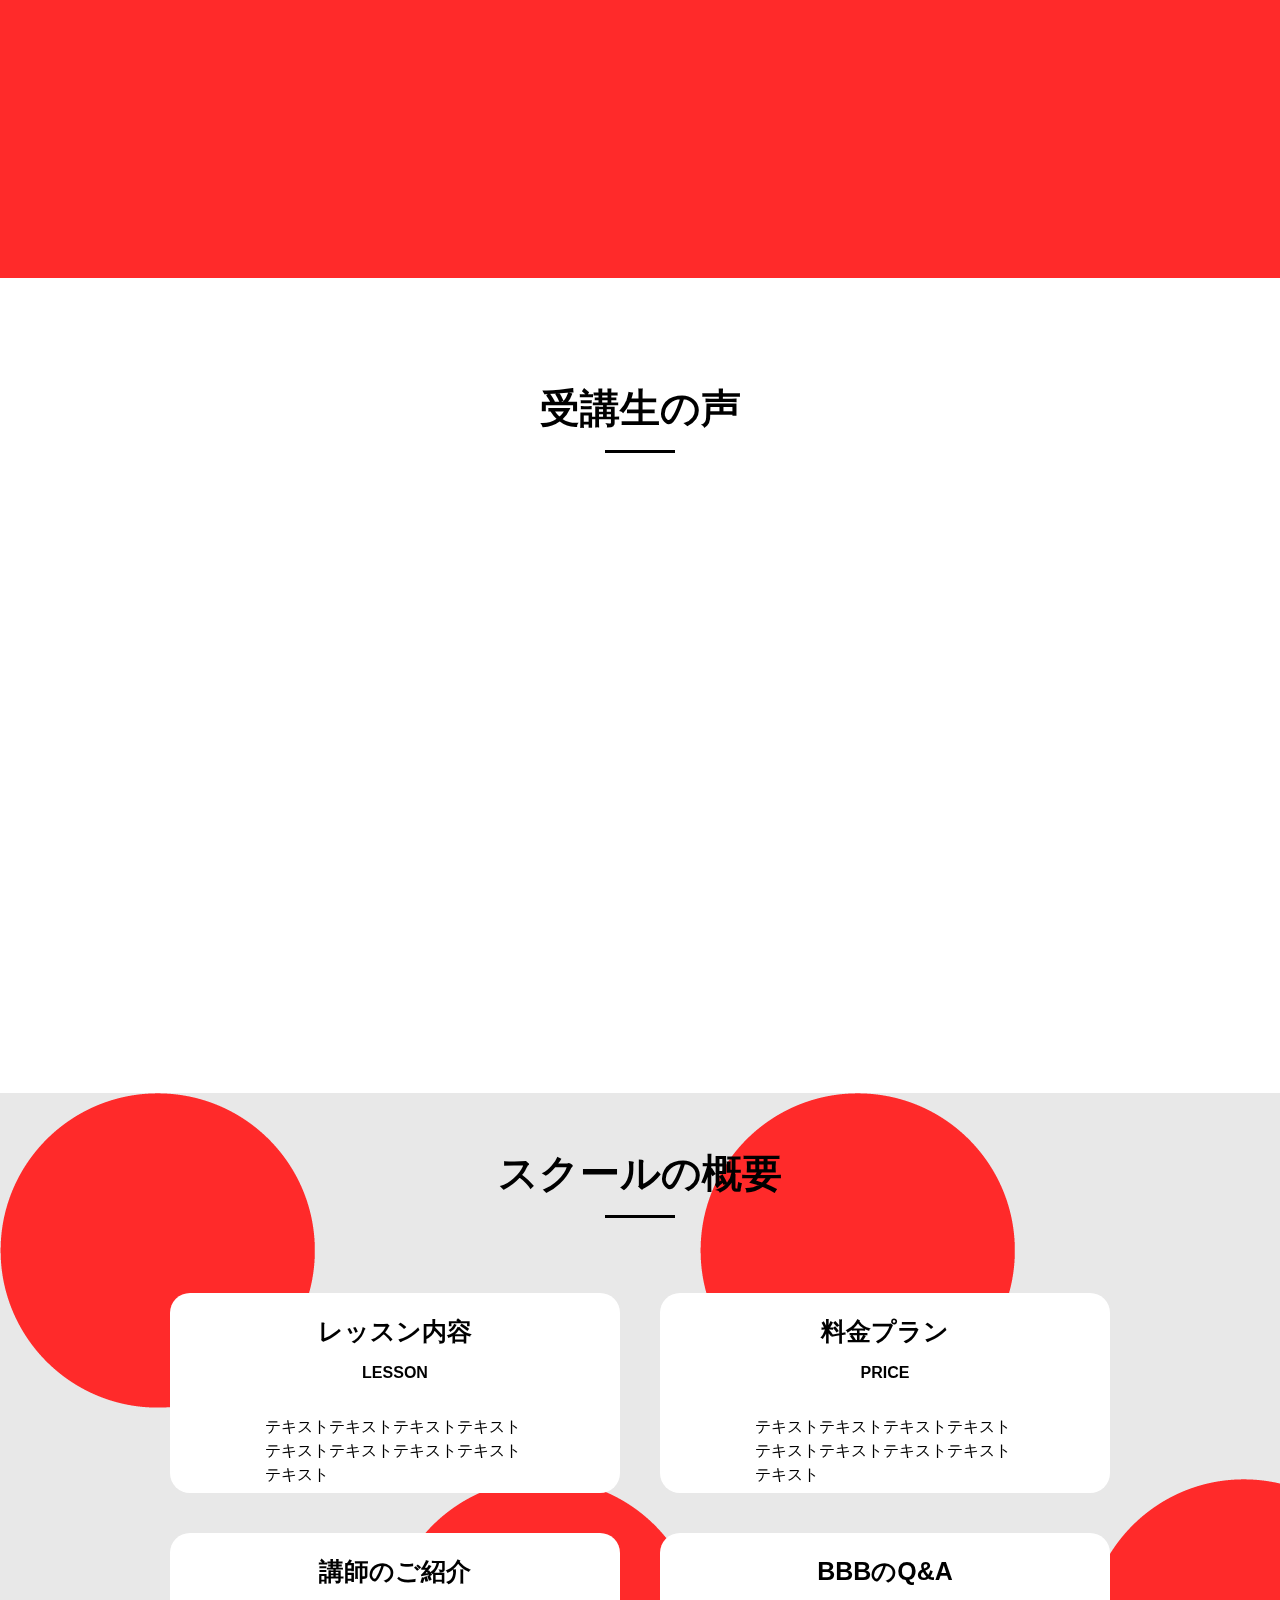
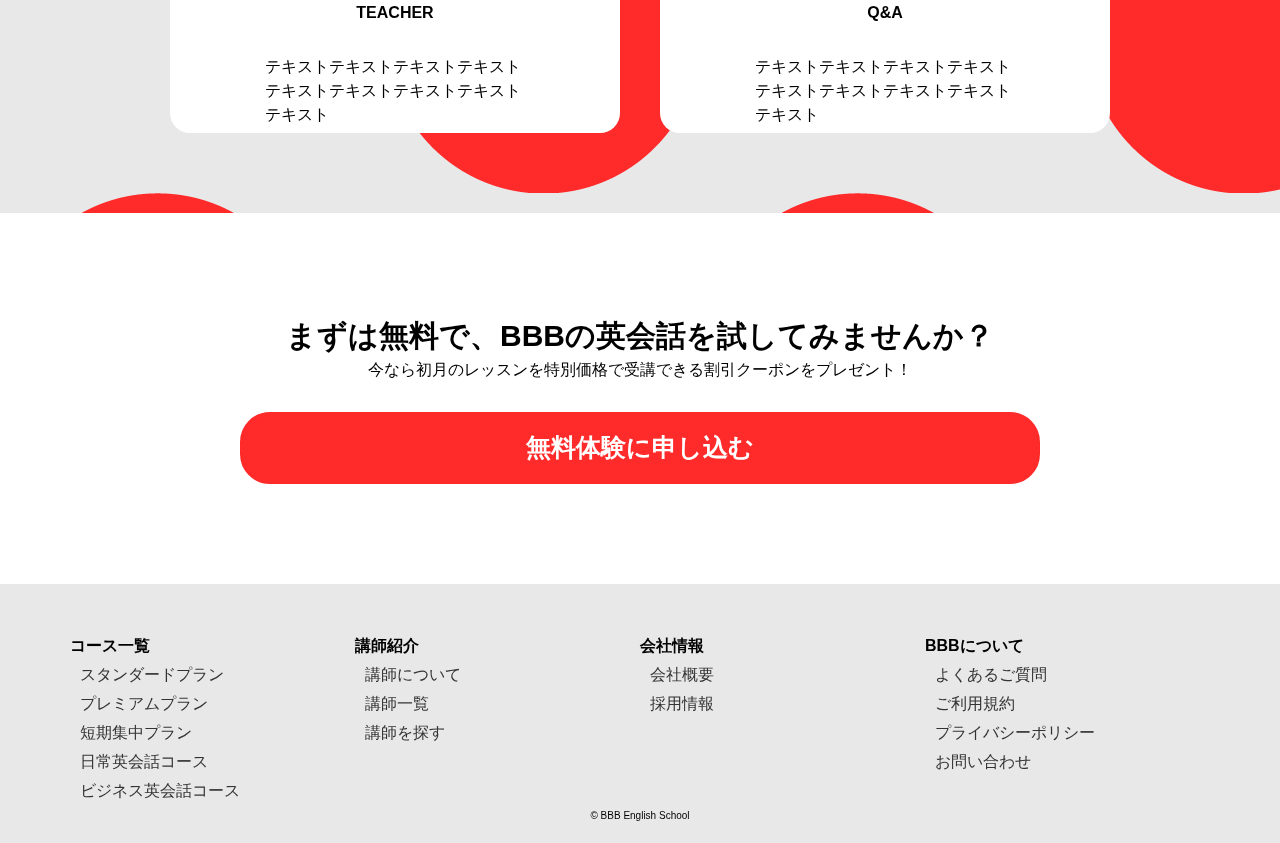
==== commit 3c138fb6: "LP課題テスト" ====
--- a/JavaScript/bbb-test/index.html
+++ b/JavaScript/bbb-test/index.html
@@ -5,33 +5,31 @@
     <meta http-equiv="X-UA-Compatible" content="IE=edge">
     <meta name="viewport" content="width=device-width, initial-scale=1.0">
     <title>BBB英会話スクール</title>
+    <link rel="stylesheet" href="reset.css">
     <link rel="stylesheet" href="style.css">
 </head>
 <body>
     <header>
         <a href="#"><img src="img/logo-r.svg" alt="" id="bbb-logo"></a>
-        <div id="nav-wrapper" class="nav-wrapper">
-            <div class="hamburger" id="js-hamburger">
-              <span class="hamburger__line hamburger__line--1"></span>
-              <span class="hamburger__line hamburger__line--2"></span>
-              <span class="hamburger__line hamburger__line--3"></span>
-            </div>
-            <nav class="sp-nav">
-                <ul>
-                    <li><a href="#choose-reason">BBBが選ばれる理由</a></li>
-                    <li><a href="#student-opinion">受講生の声</a></li>
-                    <li><a href="#school-overview">スクールの概要</a></li>
-                    <li><a href="#">無料体験に申し込む</a></li>
-                </ul>
-            </nav>
-            <div class="black-bg" id="js-black-bg"></div>
-        </div>
+        <div class="openbtn1"><span></span><span></span><span></span></div>
+        <nav id="g-nav">
+            <ul>
+                <li><a href="#choose-reason">BBBが選ばれる理由</a></li>
+                <li><a href="#student-opinion">受講生の声</a></li>
+                <li><a href="#school-overview">スクールの概要</a></li>
+                <li><a href="#" class="nav-apply">無料体験に申し込む</a></li>
+            </ul>
+        </nav>
     </header>
     <main>
         <div class="top-box">
-            <img src="img/mainvisual3.jpeg" alt="" class="top-image">
+            <div class="top-image-box">
+                <img src="img/mainvisual1.jpeg" alt="" class="top-image">
+                <img src="img/mainvisual2.jpeg" alt="" class="top-image">
+                <img src="img/mainvisual3.jpeg" alt="" class="top-image">
+            </div>
             <div class="top-elements">
-                <p>話して学ぼう！</p>
+                <p class="top-element">話して学ぼう！</p>
                 <p>BBB英会話スクール</p>
                 <a href="#" class="apply-button">無料体験はこちら</a>
             </div>
@@ -39,19 +37,19 @@
         <div id="choose-reason">
             <p class="topic">BBBが選ばれる理由</p>
             <div id="reason-field">
-                <div class="reason-boxes">
+                <div class="reason-boxes slideContsL slideConts">
                     <div class="reason-box">
-                        <img src="img/icon-pc.png" alt="">
-                        <div>
+                        <img src="img/icon-pc.png" alt="" class="img-pc">
+                        <div class="reason-elements">
                             <p class="reason-element">オンライン対応</p>
                             <p>24時間いつでも受講できる！</p>
                         </div>
                     </div>
                 </div>
-                <div class="reason-boxes">
+                <div class="reason-boxes slideContsR slideConts">
                     <div class="reason-box">
-                        <img src="img/icon-teacher.png" alt="">
-                        <div>
+                        <img src="img/icon-teacher.png" alt="" class="img-teacher">
+                        <div class="reason-elements">
                             <p class="reason-element">講師はネイティブ</p>
                             <p>お気に入りの講師が自由に選べる！</p>
                         </div>
@@ -61,7 +59,7 @@
         </div>
         <div id="student-opinion">
             <p class="topic">受講生の声</p>
-            <div class="opinion-boxes">
+            <div class="opinion-boxes scr-target anime__zoomIn">
                 <div class="opinion-box">
                     <img src="img/icon-student1.png" alt="" class="student-img">
                     <p>○○○さん</p>
@@ -70,7 +68,7 @@
                 <p class="opinion-element-odd">テキストテキストテキストテキストテキストテキストテキストテキストテキスト<br>
                     テキストテキストテキストテキストテキストテキストテキストテキストテキスト</p>
             </div>
-            <div class="opinion-boxes">
+            <div class="opinion-boxes scr-target anime__zoomIn">
                 <div class="opinion-box">
                     <img src="img/icon-student2.png" alt="" class="student-img">
                     <p>○○○さん</p>
@@ -79,7 +77,7 @@
                 <p class="opinion-element-even">テキストテキストテキストテキストテキストテキストテキストテキストテキスト<br>
                     テキストテキストテキストテキストテキストテキストテキストテキストテキスト</p>
             </div>
-            <div class="opinion-boxes">
+            <div class="opinion-boxes scr-target anime__zoomIn">
                 <div class="opinion-box">
                     <img src="img/icon-student3.png" alt="" class="student-img">
                     <p>○○○さん</p>
@@ -93,36 +91,36 @@
             <p class="topic">スクールの概要</p>
             <div class="overview-boxes">
                 <div class="overview-box">
-                    <p>レッスン内容</p>
-                    <p>LESSON</p>
-                    <p>テキストテキストテキストテキストテキストテキストテキストテキストテキスト</p>
+                    <p class="overview-title">レッスン内容</p>
+                    <p class="overview-title-english">LESSON</p>
+                    <p class="overview-text">テキストテキストテキストテキストテキストテキストテキストテキストテキスト</p>
                 </div>
                 <div class="overview-box">
-                    <p>料金プラン</p>
-                    <p>PRICE</p>
-                    <p>テキストテキストテキストテキストテキストテキストテキストテキストテキスト</p>
+                    <p class="overview-title">料金プラン</p>
+                    <p class="overview-title-english">PRICE</p>
+                    <p class="overview-text">テキストテキストテキストテキストテキストテキストテキストテキストテキスト</p>
                 </div>
                 <div class="overview-box">
-                    <p>講師のご紹介</p>
-                    <p>TEACHER</p>
-                    <p>テキストテキストテキストテキストテキストテキストテキストテキストテキスト</p>
+                    <p class="overview-title">講師のご紹介</p>
+                    <p class="overview-title-english">TEACHER</p>
+                    <p class="overview-text">テキストテキストテキストテキストテキストテキストテキストテキストテキスト</p>
                 </div>
                 <div class="overview-box">
-                    <p>BBBのQ&A</p>
-                    <p>Q&A</p>
-                    <p>テキストテキストテキストテキストテキストテキストテキストテキストテキスト</p>
+                    <p class="overview-title">BBBのQ&A</p>
+                    <p class="overview-title-english">Q&A</p>
+                    <p class="overview-text">テキストテキストテキストテキストテキストテキストテキストテキストテキスト</p>
                 </div>
             </div>
         </div>
         <div class="try-lesson">
-            <h1>まずは無料で、BBBの英会話を試してみませんか？</h1>
+            <p class="try-element">まずは無料で、BBBの英会話を試してみませんか？</p>
             <p>今なら初月のレッスンを特別価格で受講できる割引クーポンをプレゼント！</p>
             <a href="#choose-reason" class="try-lesson-button">無料体験に申し込む</a>
         </div>
     </main>
-    <footer id="footer">
+    <footer>
         <div class="footer-elements">
-            <div>
+            <div class="footer-element">
                 <p>コース一覧</p>
                 <ul>
                     <li><a href="#">スタンダードプラン</a></li>
@@ -132,7 +130,7 @@
                     <li><a href="#">ビジネス英会話コース</a></li>
                 </ul>
             </div>
-            <div>
+            <div class="footer-element">
                 <p>講師紹介</p>
                 <ul>
                     <li><a href="#">講師について</a></li>
@@ -140,14 +138,14 @@
                     <li><a href="#">講師を探す</a></li>
                 </ul>
             </div>
-            <div>
+            <div class="footer-element">
                 <p>会社情報</p>
                 <ul>
                     <li><a href="#">会社概要</a></li>
                     <li><a href="#">採用情報</a></li>
                 </ul>
             </div>
-            <div>
+            <div class="footer-element">
                 <p>BBBについて</p>
                 <ul>
                     <li><a href="#">よくあるご質問</a></li>
@@ -161,6 +159,7 @@
             <p>©︎ BBB English School</p>
         </div>
     </footer>
+    <script src="https://code.jquery.com/jquery-3.4.1.min.js" integrity="sha256-CSXorXvZcTkaix6Yvo6HppcZGetbYMGWSFlBw8HfCJo="  crossorigin="anonymous"></script>
     <script src="main.js"></script>
 </body>
 </html>--- a/JavaScript/bbb-test/style.css
+++ b/JavaScript/bbb-test/style.css
@@ -1,35 +1,220 @@
-/* 全体のフォント */
+/* 全体の設定 */
 body {
     font-family: sans-serif;
 }
+a {
+    text-decoration: none;   
+}
+header {
+    display: flex;
+    height: 100px;
+    width: 100%;
+    align-items: center;
+}
+/* .content {
+    max-width: 860px;
+} */
 /* 左上のアイコン */
 #bbb-logo {
     width: 160px;
     height: 60px;
     margin: 20px;
 }
+/* ハンバーガーメニュー */
+#g-nav {
+    position: fixed;
+    z-index: -1;
+    opacity: 0;
+    top: 0;
+    width: 100%;
+    height: 100vh;
+    background:#FF2A2A;
+    transition: all 0.3s;
+}
+/*アクティブクラスがついたら透過なしにして最前面へ*/
+#g-nav.panelactive {
+    opacity: 1;
+    z-index: 999;
+}
+/*ナビゲーション*/
+#g-nav ul {
+    display: none;
+    position: absolute;
+    z-index: 999;
+    top: 20%;
+    left: 50%;
+    transform: translate(-50%,-50%);
+}
+#g-nav.panelactive ul {
+    display: block;
+}
+/*リストのレイアウト設定*/
+#g-nav li {
+    list-style: none;
+    text-align: center; 
+}
+#g-nav li a {
+    color: white;
+    text-decoration: none;
+    padding: 10px;
+    display: block;
+    text-transform: uppercase;
+    letter-spacing: 0.1em;
+    font-weight: bold;
+}
+.nav-apply {
+    margin-top: 25px;
+    border: solid 1px;
+    position: relative;
+    padding: 15px 40px !important;
+    transition: 0.5s;
+}
+.nav-apply::before {
+    content: "";
+    position: absolute;
+    top: 5px;
+    bottom: -5px;
+    left: 5px;
+    right: -5px;
+    border-right: solid 1px white;
+    border-bottom: solid 1px white;
+    z-index: -1;
+}
+.nav-apply:hover {
+    color: #FF2A2A !important;
+    background-color: white;
+}
+/*ボタンのためのCSS*/
+.openbtn1 {
+    position:fixed;
+    z-index: 9999;
+    top: 0;
+    right: 0;
+    cursor: pointer;
+    width: 100px;
+    height: 100px;
+    background-color: #FF2A2A;
+}
+/*×に変化*/  
+.openbtn1 span {
+    display: inline-block;
+    transition: all .4s;
+    position: absolute;
+    left: 30px;
+    height: 2px;
+    border-radius: 2px;
+    background-color: white;
+    width: 50%;
+}
+.openbtn1 span:nth-of-type(1) {
+    top:35px; 
+}
+.openbtn1 span:nth-of-type(2) {
+    top:50px;
+}
+.openbtn1 span:nth-of-type(3) {
+    top:65px;
+}
+.openbtn1.active span:nth-of-type(1) {
+    top: 50px;
+    left: 40px;
+    transform: translateY(6px) rotate(-45deg);
+    width: 40%;
+}
+.openbtn1.active span:nth-of-type(2) {
+    opacity: 0;
+}
+.openbtn1.active span:nth-of-type(3) {
+    top: 61px;
+    left: 40px;
+    transform: translateY(-6px) rotate(45deg);
+    width: 40%;
+}
 /* トップ画像 */
 .top-image {
+    position: absolute;
+    width: 100%;
+    margin-right: 0px;
+    margin-left: auto;
+    display: block;
+    opacity: 0;
+    animation: change-img-anim 15s infinite;
+}
+/* アニメーション設定 */
+.top-image:nth-of-type(1) {
+    animation-delay: 0s;
+}
+.top-image:nth-of-type(2) {
+    animation-delay: 5s;
+}
+.top-image:nth-of-type(3) {
+    animation-delay: 10s;
+}
+@keyframes change-img-anim {
+    0%{ opacity: 0;}
+    30%{ opacity: 1;}
+    36%{ opacity: 1;}
+    45%{ opacity: 0;}
+    100%{ opacity: 0;}
+}
+/* トップ画面全体 */
+.top-box {
+    position: relative;
+}
+/* トップ画像 */
+.top-image-box {
+    position: relative;
     width: 1200px;
     height: 800px;
-    margin-right: 0px;
-}
-
-.top-box {
-    position: relative;
-}
-
+    text-align: right;
+    align-items: center;
+    justify-content: center;
+    margin: 0 0 0 auto;
+}
+/* トップ画像の周りぼかし */
+.top-image-box::after {
+    position: absolute;
+    content: '';
+    top: 0;
+    bottom: 0;
+    left: 0;
+    right: 0;
+    box-shadow: inset 0 0 10px 15px #FFF;
+}
 .top-elements {
     position: absolute;
-    top: 250px;
+    top: 300px;
     left: 100px;
-}
+    /* padding: 300px auto;
+    height: 800px;
+    /* background-image: url(img/mainvisual3.jpeg);
+    background-size: contain;
+    background-position: right center;
+    background-repeat: no-repeat; */
+    /* position: relative; */
+}
+
+/* .top-elements:after {
+    content: "";
+    position: absolute;
+    top: 0;
+    left: 0;
+    width: 40%;
+    height: 100%;
+    backdrop-filter: blur(3px) brightness(60%);
+} */
+
 
 .top-elements p {
     font-size: 45px;
     font-weight: bold;
-    margin: 5px;
-}
+    /* margin-left: 100px; */
+}
+
+/* .top-element {
+    display: inline-block;
+    margin-top: 300px;
+} */
 
 /* 無料体験はこちらボタン */
 .apply-button {
@@ -45,6 +230,7 @@
     border-radius: 10px;
     position: relative;
     box-shadow: 0 5px #990000;
+    transition: 0.5s;
 }
 /* 無料体験はこちらの右端の逆くの字　！！要理解！！ */
 .apply-button::after {
@@ -59,99 +245,10 @@
     content: "";
 }
 
-/* ハンバーガーメニュー修正必要 */
-.hamburger {
-    position: absolute;
-    right: 20px;
-    top: 20px;
-    width: 50px;
-    height: 40px;
-    cursor: pointer;
-    z-index: 300;
-  }
-  
-  .hamburger__line {
-    position: absolute;
-    width: 50px;
-    height: 3px;
-    right: 0;
-    background-color: #000;
-    transition: all 0.5s;
-  }
-  
-  .hamburger__line--1 {
-    top: 1px;
-  }
-  
-  .hamburger__line--2 {
-    top: 18px;
-  }
-  
-  .hamburger__line--3 {
-    top: 36px;
-  }
-  
-  /*ハンバーガーがクリックされたら*/
-  .open .hamburger__line--1 {
-    transform: rotate(-45deg);
-    top: 11px;
-  }
-  
-  .open .hamburger__line--2 {
-    opacity: 0;
-  }
-  
-  .open .hamburger__line--3 {
-    transform: rotate(45deg);
-    top: 11px;
-  }
-  
-  /* 
-  sp-nav(ナビ)
-  =================================== */
-  .sp-nav {
-    position: fixed;
-    right: -100%; /*ハンバーガーがクリックされる前はWindow右側に隠す*/
-    top: 0;
-    width: 70%; /* 出てくるスライドメニューの幅 */
-    height: 100vh;
-    background-color: #fff;
-    transition: all 0.5s;
-    z-index: 200;
-    overflow-y: auto; /* メニューが多くなったらスクロールできるように */
-  }
-  
-  /*ハンバーガーがクリックされたら右からスライド*/
-  .open .sp-nav {
-    right: 0;
-  }
-  
-  
-  /* 
-  black-bg(ハンバーガーメニュー解除用bg)
-  =================================== */
-  .black-bg {
-    position: fixed;
-    left: 0;
-    top: 0;
-    width: 100vw;
-    height: 100vh;
-    z-index: 5;
-    background-color: #000;
-    opacity: 0;
-    visibility: hidden;
-    transition: all 0.5s;
-    cursor: pointer;
-    z-index: 100;
-  }
-  
-  /*ハンバーガーメニューが開いたら表示*/
-  .open .black-bg {
-    opacity: 0.3;
-    visibility: visible;
-  }
-
-/* ここまでハンバーガーメニュー */
+.apply-button:hover {
+    transform: scale(1.05);
+}
+
 
 #choose-reason {
     margin-top: 100px;
@@ -169,19 +266,20 @@
     content: '';
     position: absolute;
     left: 50%;
-    bottom: -15px;/*線の上下位置*/
+    bottom: -15px;
     display: inline-block;
-    width: 70px;/*線の長さ*/
-    height: 3px;/*線の太さ*/
+    width: 70px;
+    height: 3px;
     -webkit-transform: translateX(-50%);
-    transform: translateX(-50%);/*位置調整*/
-    background-color: black;/*線の色*/
-}
+    transform: translateX(-50%);
+    background-color: black;
+}
+
 /* BBBが選ばれる理由 */
 /* BBBが選ばれる理由の赤枠 */
 #reason-field {
     background-color: #FF2A2A;
-    height: 600px;
+    margin: 100px auto;
 }
 /* 上と混ぜてもいいかも */
 .reason-boxes {
@@ -195,27 +293,67 @@
 /* 理由（２つ）全体構成 */
 .reason-box {
     background-color: white;
-    width: 400px;
-    height: 100px;
+    width: 45%;
     display: flex;
     border-radius: 20px;
-    margin: 20px 20px 20px -20px;
-    padding: 20px 40px;
-}
+    margin: 80px 20px 80px -20px;
+    padding: 40px 70px;
+}
+/* 理由のタイトルと文章 */
+.reason-elements {
+    display: block;
+    text-align: center;
+    margin: 20px auto;
+}
+
 /* 理由の項目 */
 .reason-element {
     color: #FF2A2A;
     font-weight: bold;
+    font-size: 30px;
 }
 /* 理由の画像 */
-/* .reason-box img {
-    width: 20%;
-    height: 50%;
-} */
+.img-pc {
+    width: 87px;
+    height: 60px;
+    margin: 20px 10px;
+}
+
+.img-teacher {
+    width: 50px;
+    height: 60px;
+    margin: 20px 10px;
+}
 
 .reason-box p {
     text-align: center;
 }
+
+.slideConts {
+    /* width: 500px; */
+    /* height: 400px; */
+    /* margin: 40px auto; */
+    -webkit-transition: .5s;
+    -o-transition: .5s;
+    transition: .5s;
+  }
+  .slideContsL {
+    /* background-color: lightpink; */
+    transform: translate(-800px, 0);
+  }
+  .slideContsR {
+    /* background-color: lightblue; */
+    transform: translate(800px, 0);
+  }
+  .slideContsL.show {
+    transform: translate(-50px, 0) !important;
+  }
+  .slideContsR.show {
+    transform: translate(50px, 0) !important;
+  }
+
+
+
 /* 受講生の声 */
 /* 受講生の画像 */
 .student-img {
@@ -230,6 +368,54 @@
     margin: 50px 150px;
 }
 
+/* アニメーション設定 */
+.scr-target {
+    /* アニメーション開始から終了までの所要時間 */
+    -webkit-animation-duration: 1s;
+    animation-duration: 1s;
+    /* アニメーションが開始するまでの遅延時間 */
+    -webkit-animation-delay: 0s;
+    animation-delay: 0s;
+    /* アニメーションのループ回数 - infiniteで無限ループ */
+    -webkit-animation-iteration-count: 1;
+    animation-iteration-count: 1;
+    /* キーフレームアニメーションで指定したプロパティをアニメーション開始前、終了後に適用するかどうか */
+    -webkit-animation-fill-mode: both;
+    animation-fill-mode: both;
+}
+.scr-target[class*='fadeIn'],
+.scr-target[class*='zoom'] {
+    opacity: 0;
+}
+/* ズームイン */
+@-webkit-keyframes zoomIn {
+    from {
+        opacity: 0;
+        -webkit-transform: scale3d(0.3, 0.3, 0.3);
+        transform: scale3d(0.3, 0.3, 0.3);
+    }
+
+    100% {
+        opacity: 1;
+    }
+}
+@keyframes zoomIn {
+    from {
+        opacity: 0;
+        -webkit-transform: scale3d(0.3, 0.3, 0.3);
+        transform: scale3d(0.3, 0.3, 0.3);
+    }
+
+    100% {
+        opacity: 1;
+    }
+}
+.anime__zoomIn.is-active {
+    -webkit-animation-name: zoomIn;
+    animation-name: zoomIn;
+}
+
+
 .opinion-box {
     text-align: center;
 }
@@ -275,37 +461,67 @@
     position: absolute;
     border: 12px solid transparent;
     border-left: 12px solid #D7EEFF;
-    top:60px;
+    top: 60px;
     right: -24px;
 }
 
 /* スクールの概要 */
+#school-overview {
+    width: 100%;
+    background: url(img/bg.gif);
+    padding: 50px 10px;
+    animation: scroll-anim 15s linear infinite;
+}
+/* 背景画像アニメーション */
+@keyframes scroll-anim {
+    0% { background-position: 0 0;}
+    100% { background-position: -700px 1400px;}
+}
 
 .overview-boxes {
     display: flex;
     flex-wrap: wrap;
-    width: 90%;
+    margin: 10px 30px;
+    justify-content: center;
 }
 
 .overview-box {
-    width: 45%;
-    height: 250px;
-    text-align: center;
-    background-color: gray;
+    width: 450px;
+    /* width: 50%; */
+    height: 200px;
+    text-align: center;
+    background-color: white;
     margin: 20px;
     border-radius: 20px;
 }
 
+.overview-title {
+    font-weight: bold;
+    font-size: 25px;
+    margin-top: 20px;
+}
+
+.overview-title-english {
+    font-weight: bold;
+    margin-top: 10px;
+    margin-bottom: 20px;
+}
+
+.overview-text {
+    display: inline-block;
+    text-align: left;
+    padding: 10px 95px;
+}
+
 .try-lesson {
     text-align: center;
     margin-top: 100px;
 }
-
-.try-lesson h1 {
+/* 「まずは無料で〜」の装飾 */
+.try-element {
     margin: 0;
-}
-.try-lesson p {
-    margin: 0;
+    font-size: 30px;
+    font-weight: bold;
 }
 /* 無料体験に申し込むボタン */
 .try-lesson-button {
@@ -314,22 +530,156 @@
     padding: 15px 0;
     margin: 30px auto 100px auto;
     background-color: #FF2A2A;
+    border: 2px solid #FF2A2A;
     color: white;
     text-decoration: none;
     /* text-align: center; */
     font-size: 25px;
     border-radius: 30px;
     font-weight: bold;
-}
-
-#footer {
+    transition: 0.5s;
+}
+/* 無料体験に申し込むボタンホバー時 */
+.try-lesson-button:hover {
+    color: #FF2A2A;
+    background-color: white;
+    border: 2px solid #FF2A2A;
+}
+/* フッター */
+footer {
     background-color: #E8E8E8;
 }
 
 .footer-elements {
     display: flex;
-}
-
-#copyright {
-    text-align: center;
+    margin: 0 70px;
+}
+
+.footer-element {
+    width: 25%;
+    justify-content: space-between;
+    /* text-align: left; */
+    /* margin-left: 40px; */
+}
+
+.footer-element p {
+    font-weight: bold;
+    margin-top: 50px;
+}
+
+.footer-element ul {
+    margin: 0;
+    padding-left: 10px;
+}
+
+.footer-element li {
+    list-style: none;
+    text-decoration: none;
+    margin: 5px auto;
+}
+
+.footer-element a {
+    color: #333333;
+    padding-left: 0;
+}
+
+#copyright p {
+    text-align: center;
+    font-size: 10px;
+    padding-bottom: 20px;
+}
+
+@media screen and (max-width: 900px) {
+
+.top-elements {
+    position: relative;
+    top: 0;
+    left: 0;
+}
+.top-image-box {
+    position: relative;
+    width: 600px;
+    height: 400px;
+    margin: 0;
+}
+.top-elements p {
+    font-size: 30px;
+}
+.apply-button {
+    width: 90%;
+    margin: 10px;
+}
+.reason-box {
+    width: 95%;
+}
+.opinion-boxes {
+    flex-direction: column-reverse;
+    margin: 0;
+}
+.opinion-boxes:nth-child(odd) {
+    flex-direction: column-reverse;
+}
+.student-img {
+    display: block;
+    margin: 0 auto;
+}
+.opinion-element-odd {
+    width: 90%;
+    height: 30%;
+}
+.opinion-element-even {
+    width: 90%;
+    height: 30%;
+}
+/* .opinion-element-odd {
+    position: relative;
+    background-color: #D7EEFF;
+    padding: 10px;
+    margin: 15px;
+    border-radius: 20px;
+    width: 500px;
+    height: 100px;
+}
+.opinion-element-even {
+    position: relative;
+    background-color: #D7EEFF;
+    padding: 10px;
+    margin: 15px;
+    border-radius: 20px;
+    width: 500px;
+    height: 100px;
+} */
+.opinion-element-odd:before {
+    content: "";
+    position: absolute;
+    border: 12px solid transparent;
+    border-top: 12px solid #D7EEFF;
+    top: 67px;
+    left: 300px;
+}
+.opinion-element-even:before {
+    content: "";
+    position: absolute;
+    border: 12px solid transparent;
+    border-top: 12px solid #D7EEFF;
+    top: 67px;
+    right: 275px;
+}
+
+.overview-box {
+    width: 95%;
+}
+.overview-text {
+    padding: 10px 0;
+}
+.try-lesson-button {
+    width: 90%;
+}
+.footer-elements {
+    flex-wrap: wrap;
+}
+.footer-element {
+    width: 50%;
+}
+
 }